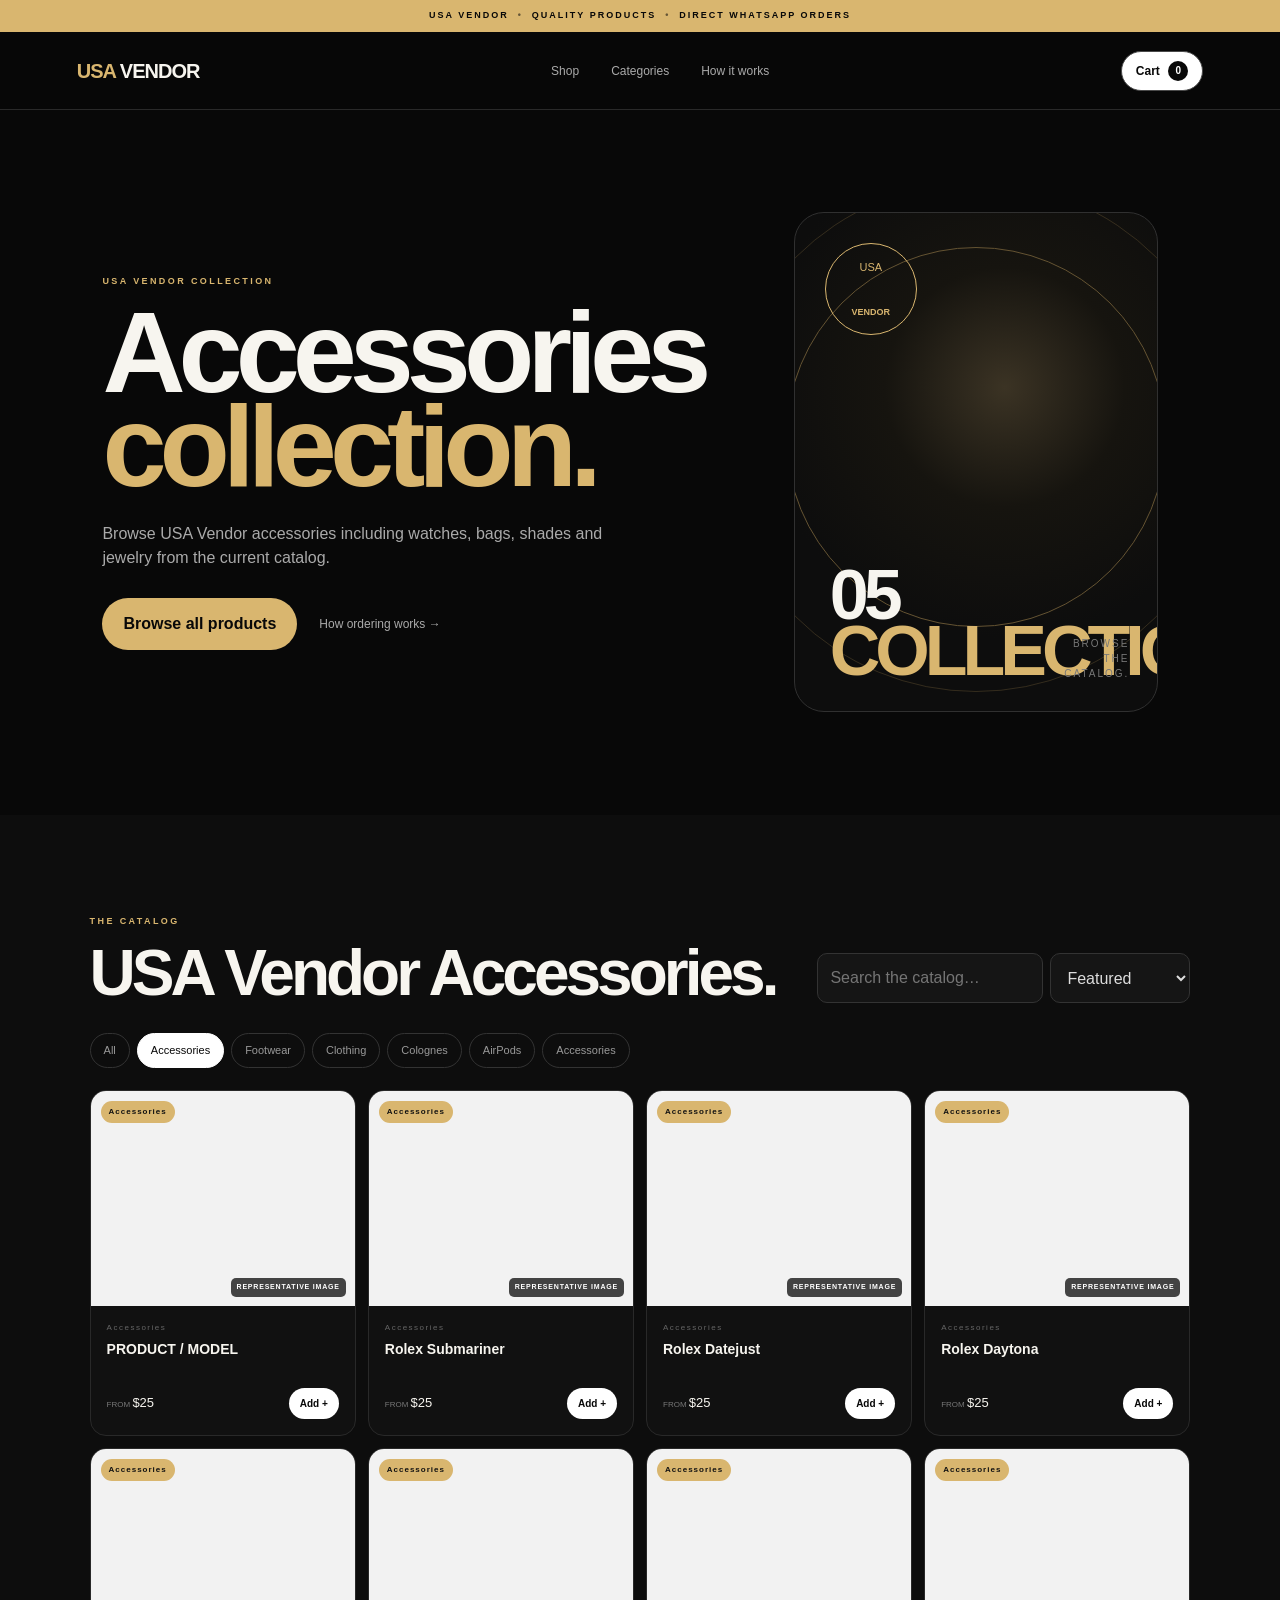
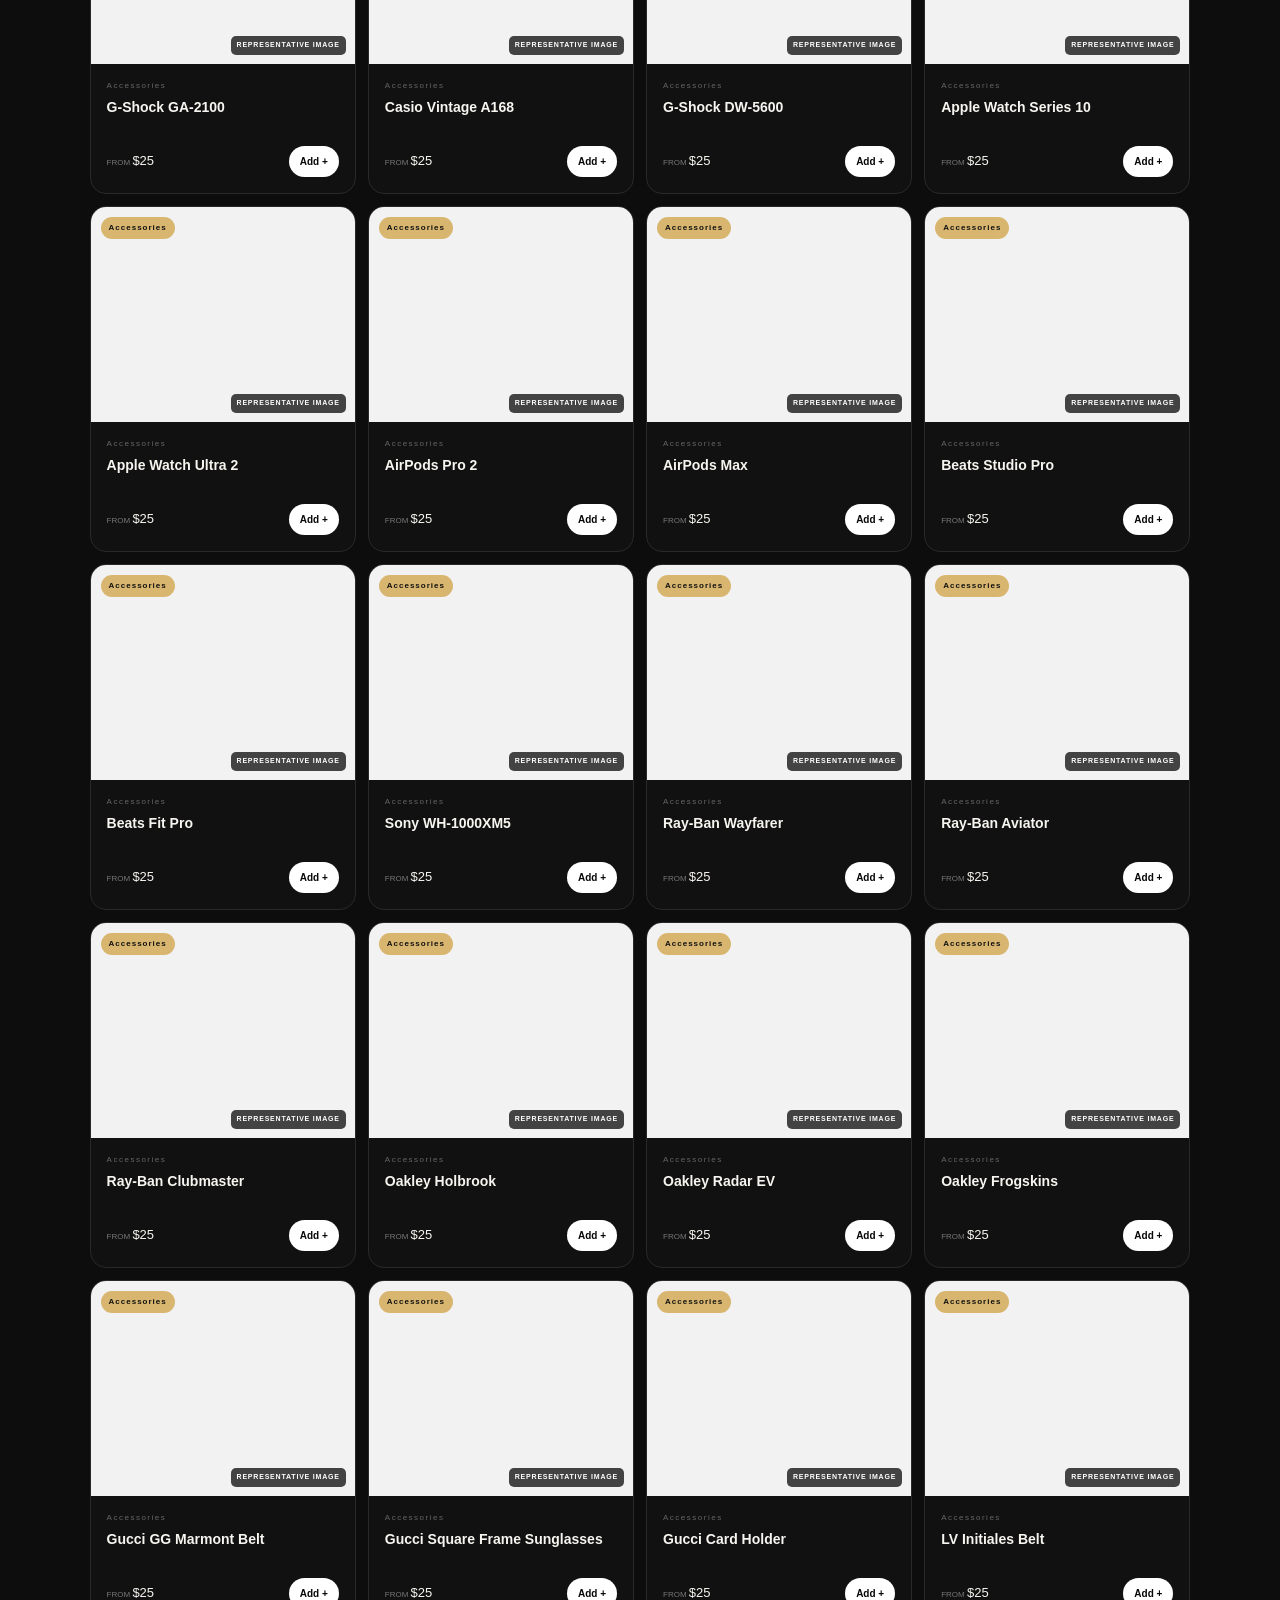
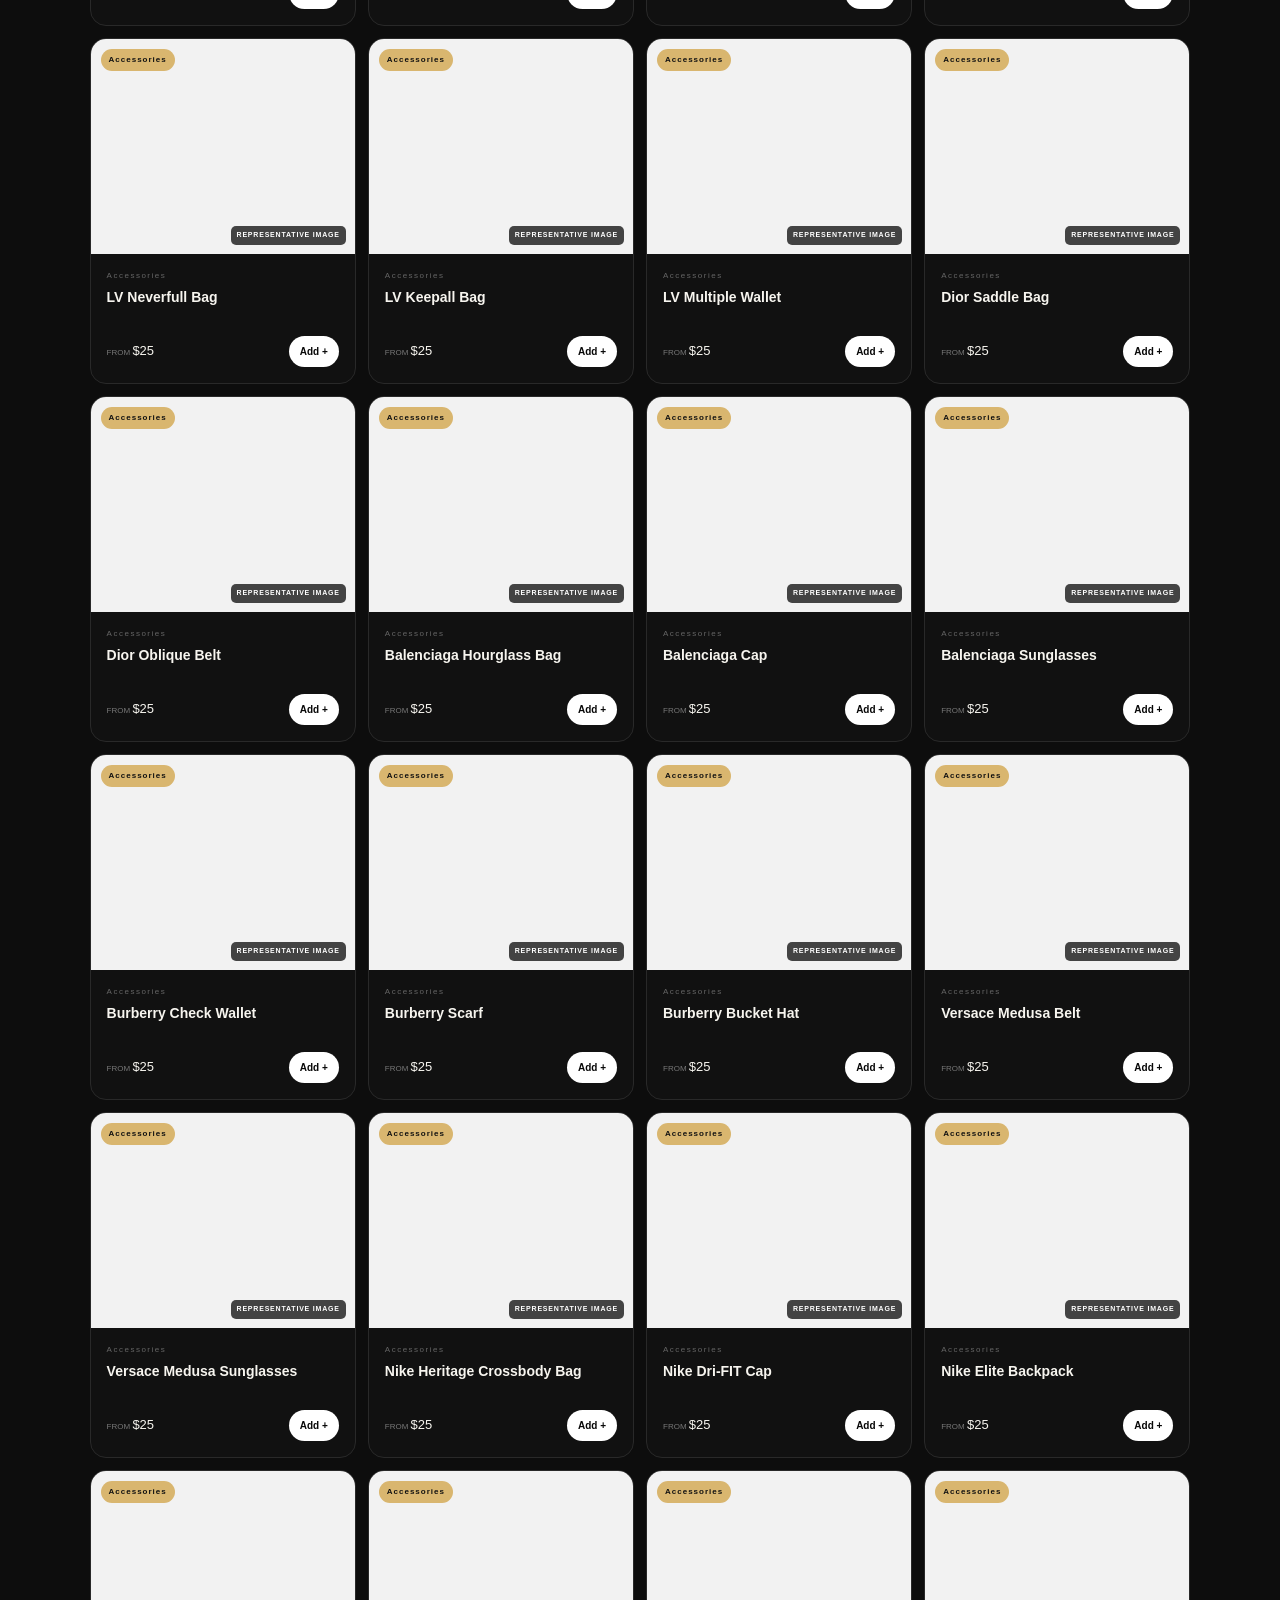
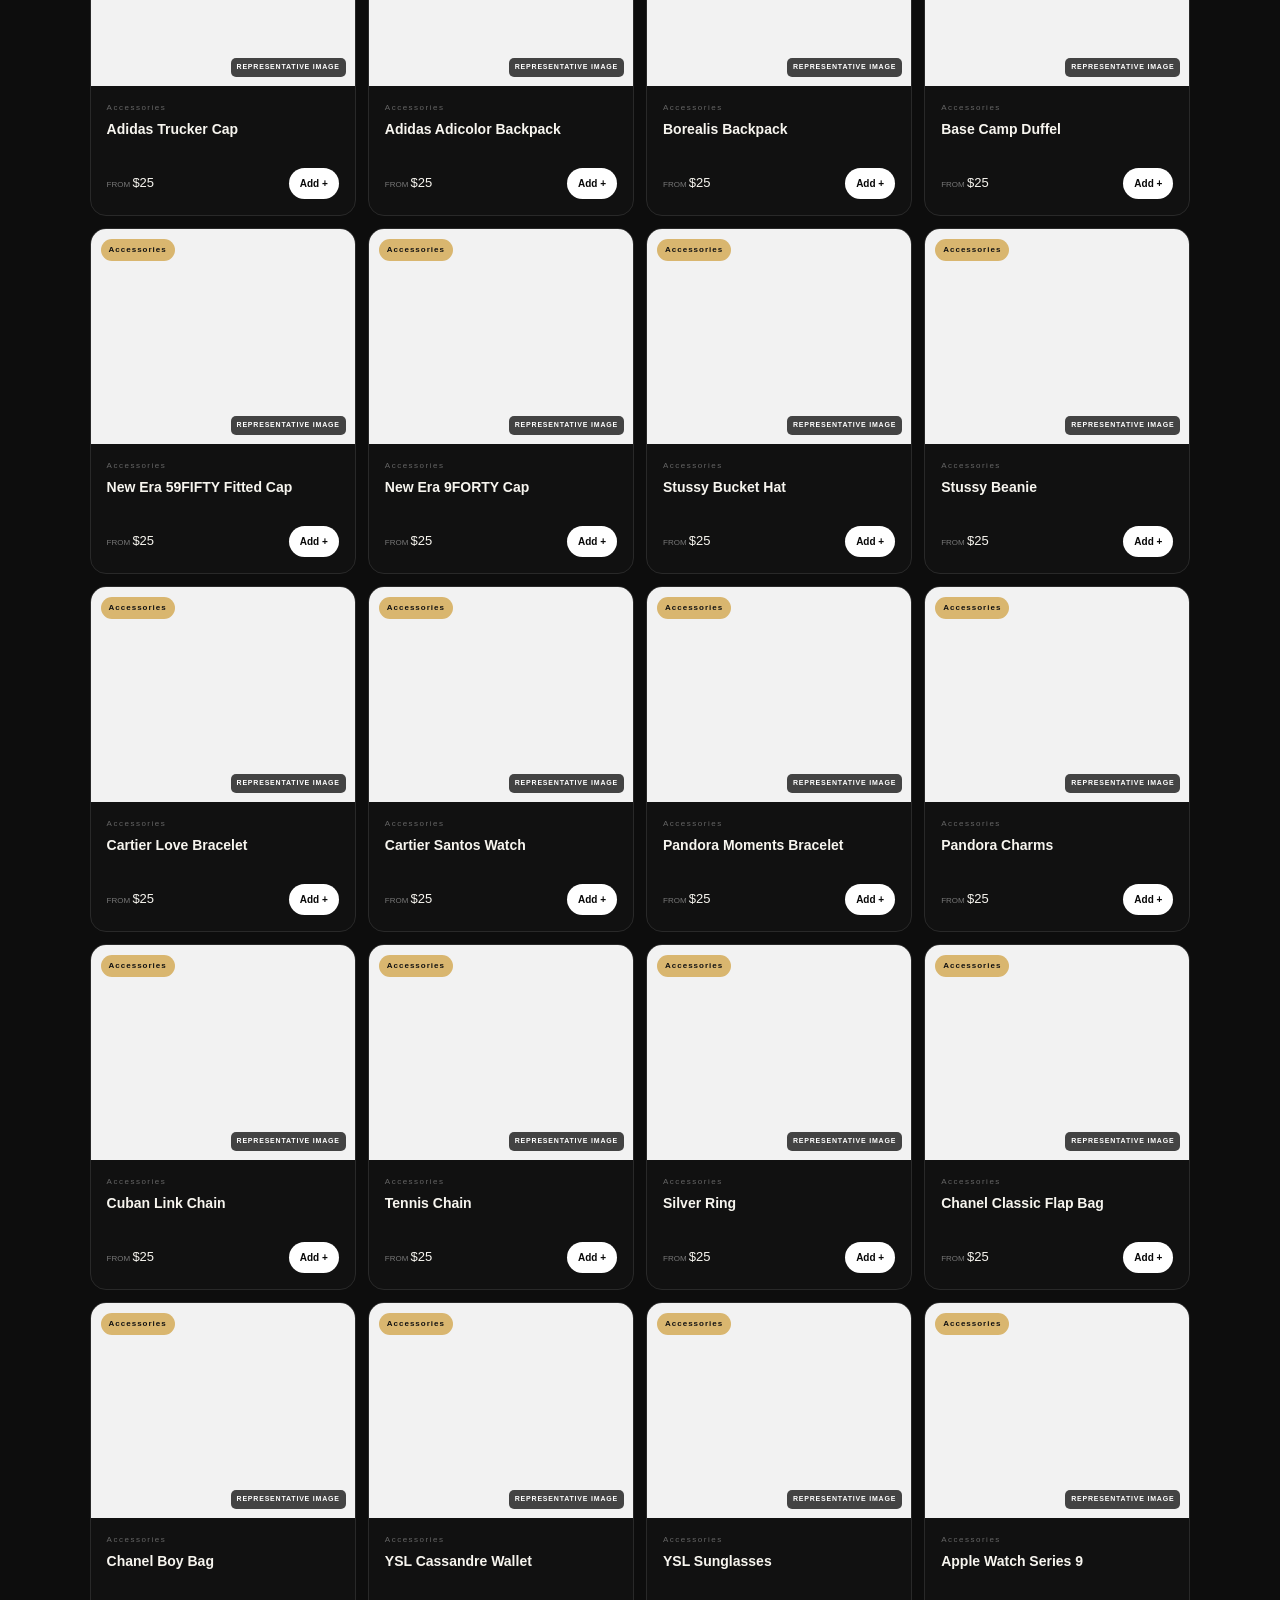
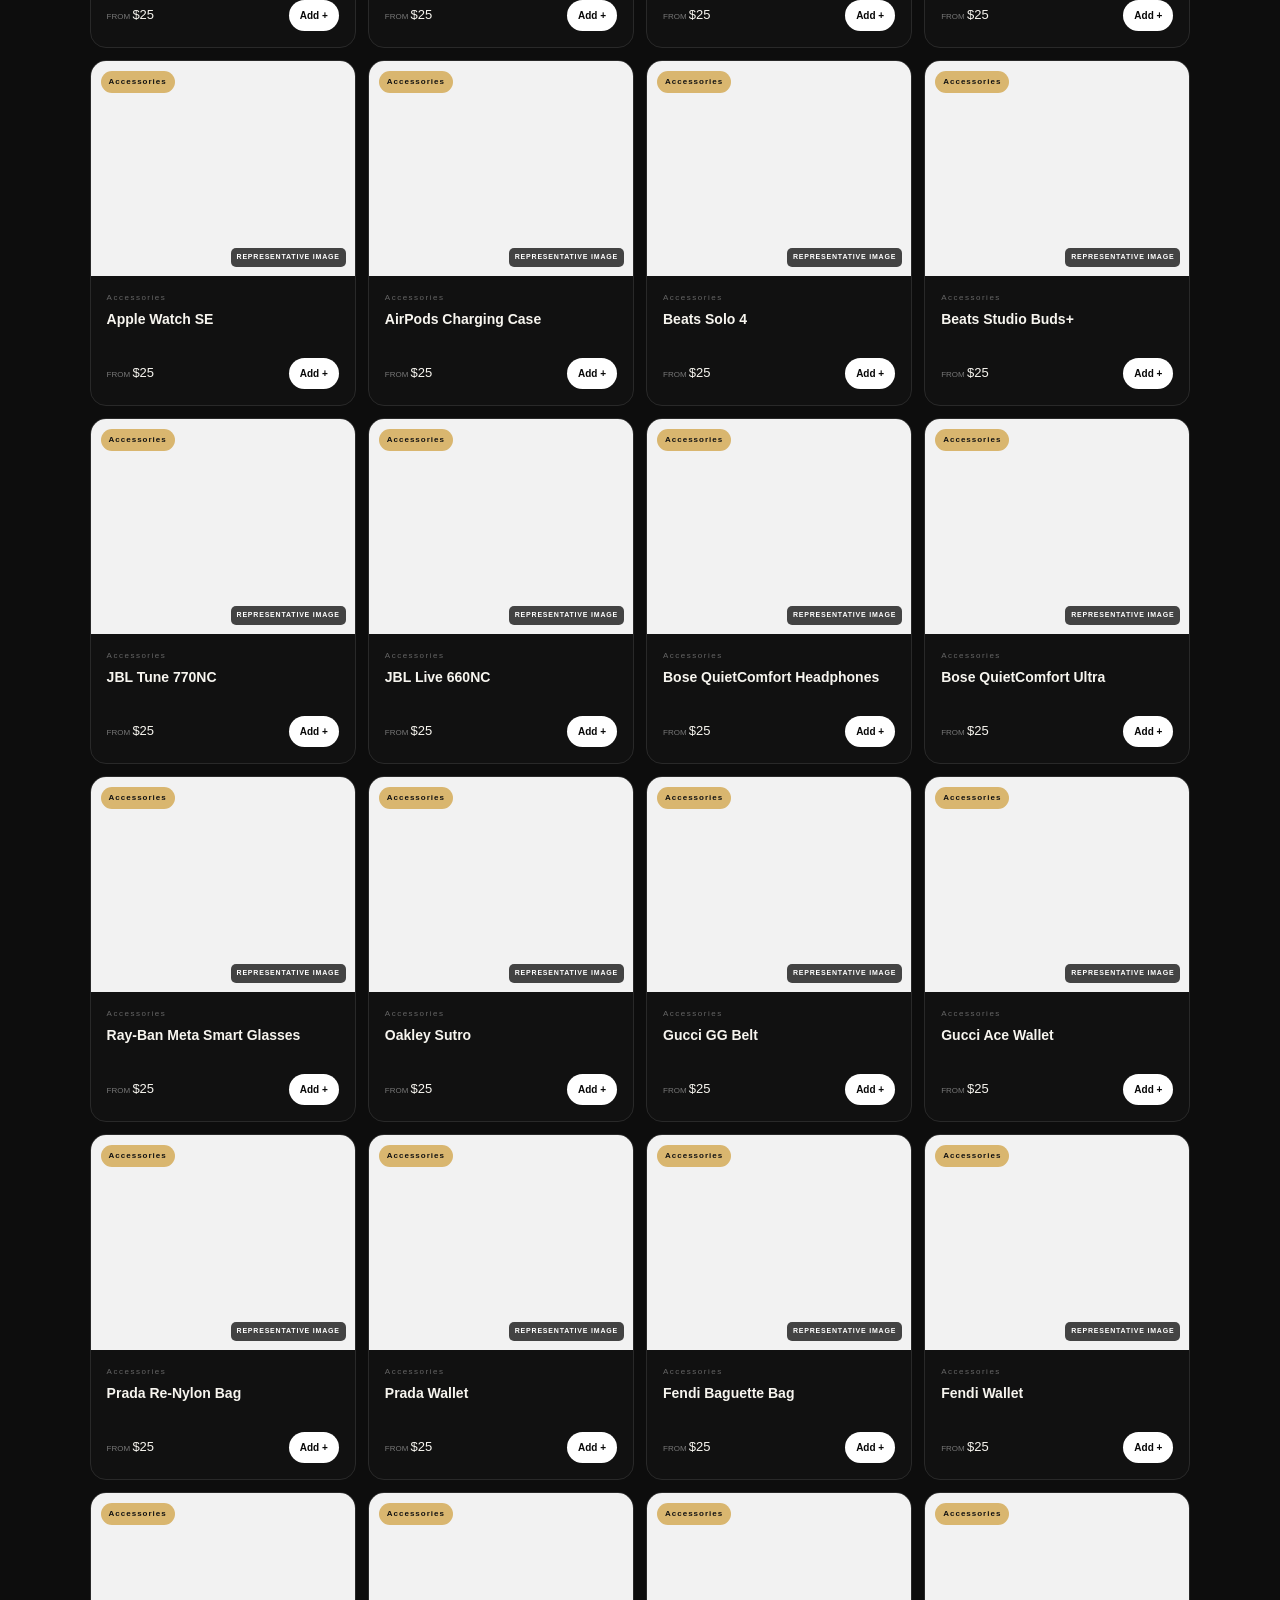
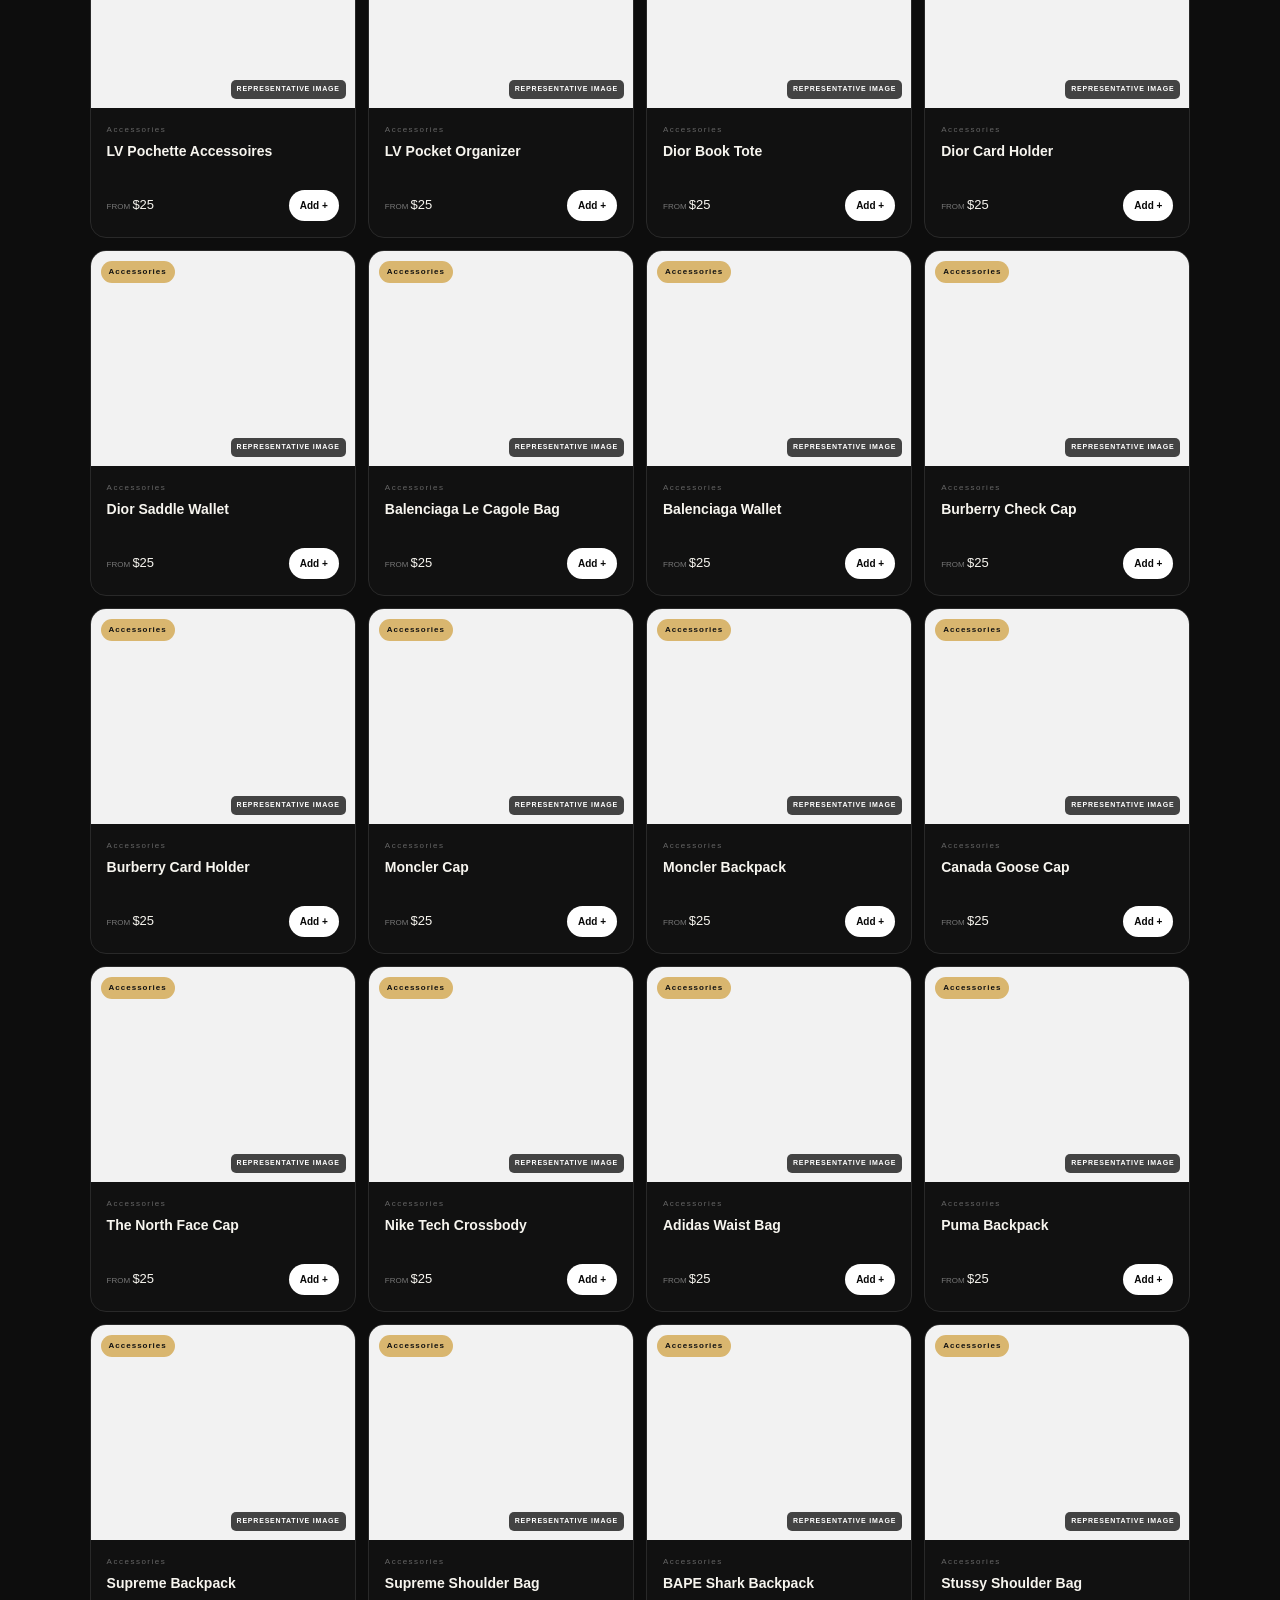
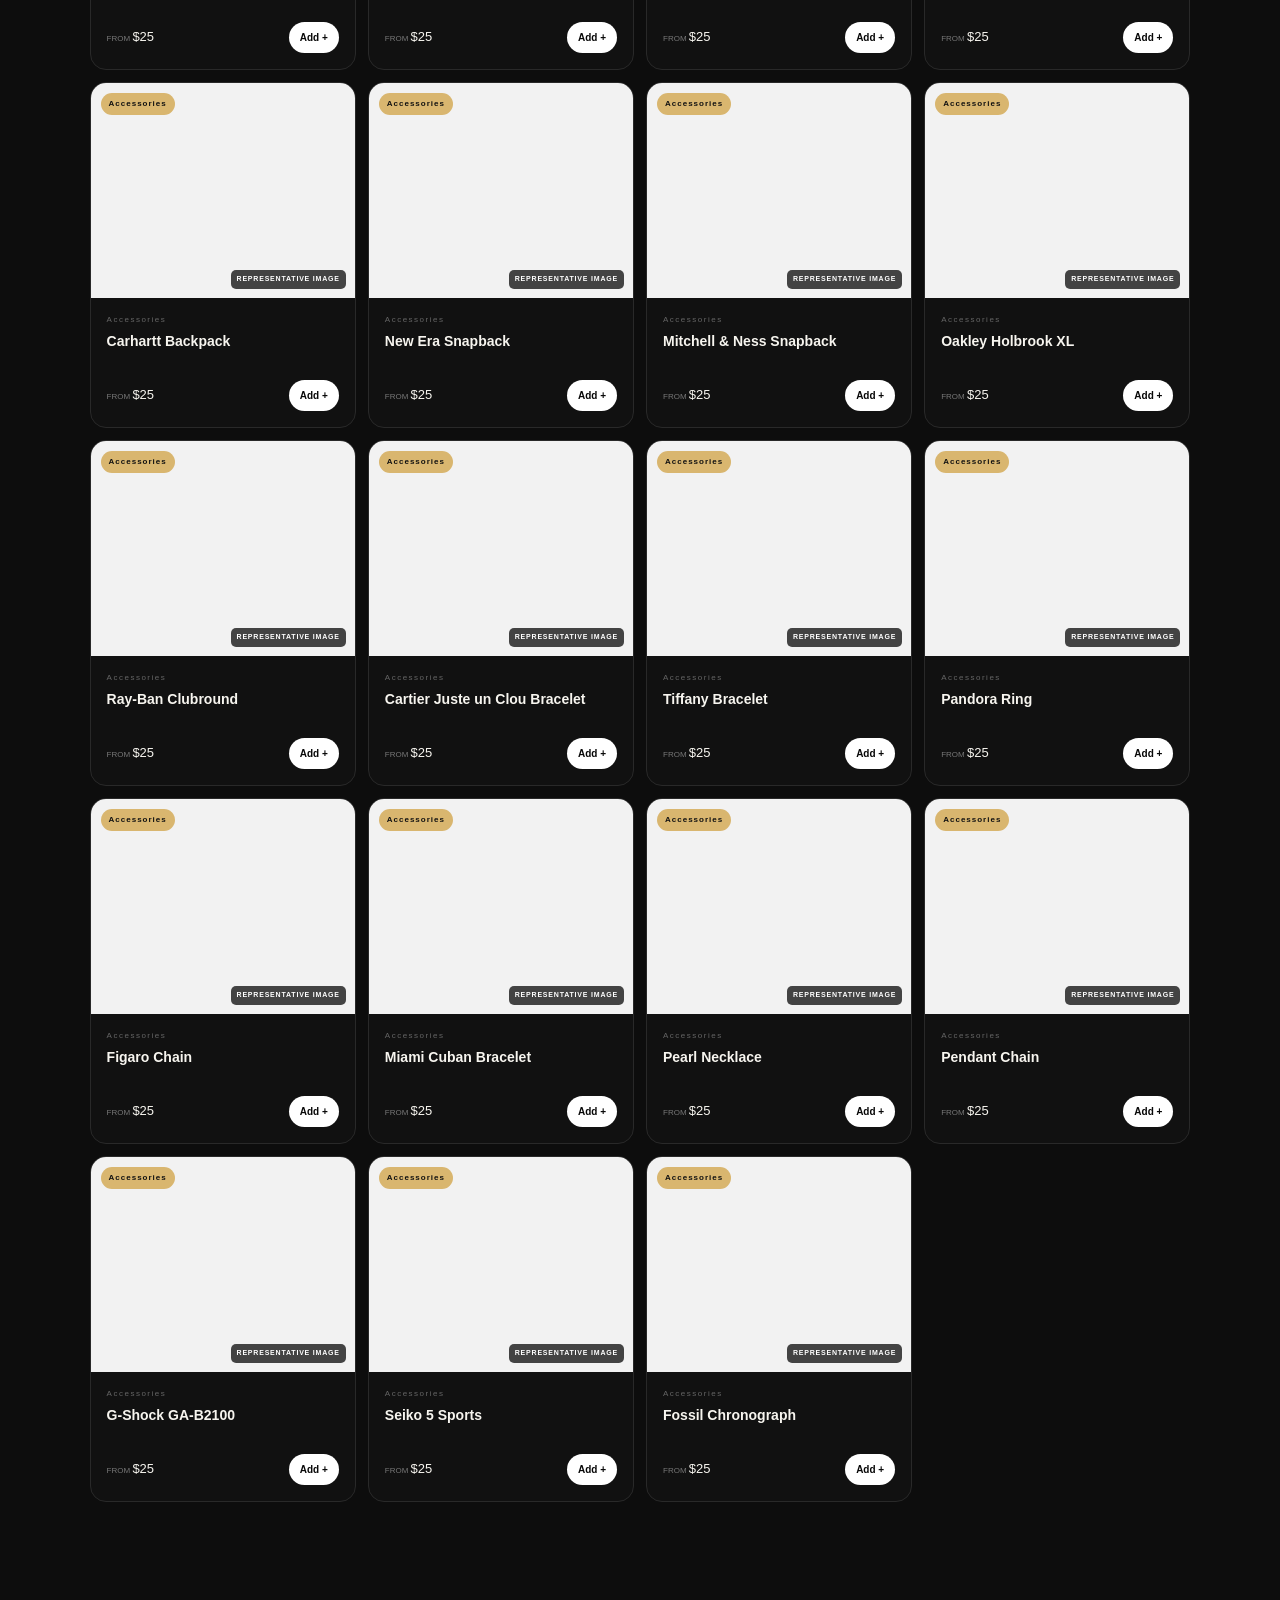
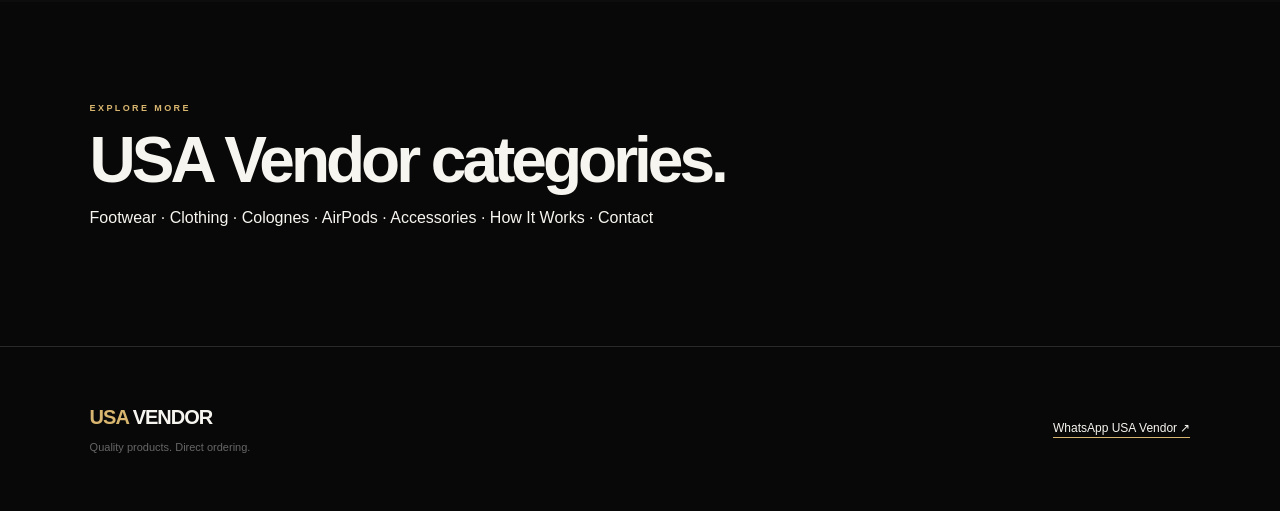
==== accessories.html @ 9f69fcb6 "Add files via upload" ====
<!doctype html><html lang="en"><head><meta charset="utf-8"><meta name="viewport" content="width=device-width,initial-scale=1,viewport-fit=cover"><meta name="theme-color" content="#090909"><meta name="description" content="Browse USA Vendor accessories including watches, bags, shades and jewelry from the current catalog."><meta name="robots" content="index,follow,max-image-preview:large"><link rel="canonical" href="https://usa-vendor.netlify.app/accessories/"><meta property="og:type" content="website"><meta property="og:site_name" content="USA Vendor"><meta property="og:title" content="USA Vendor | Accessories"><meta property="og:description" content="Browse USA Vendor accessories including watches, bags, shades and jewelry from the current catalog."><meta property="og:url" content="https://usa-vendor.netlify.app/accessories/"><title>USA Vendor | Accessories</title><link rel="stylesheet" href="../styles.css"></head><body><div class="announce">USA VENDOR <span>•</span> QUALITY PRODUCTS <span>•</span> DIRECT WHATSAPP ORDERS</div><header class="nav"><a class="brand" href="../"><span>USA</span> VENDOR</a><nav><a href="../#shop">Shop</a><a href="../#categories">Categories</a><a href="../#how">How it works</a></nav><button class="cart-pill" id="openCart">Cart <b id="count">0</b></button></header><main id="top"><section class="hero"><div class="hero-copy"><p class="eyebrow">USA VENDOR COLLECTION</p><h1>Accessories<br><i>collection.</i></h1><p class="lead">Browse USA Vendor accessories including watches, bags, shades and jewelry from the current catalog.</p><div class="actions"><a class="btn gold" href="../#shop">Browse all products</a><a class="text-link" href="../how-it-works/">How ordering works →</a></div></div><div class="hero-art"><div class="ring r1"></div><div class="ring r2"></div><div class="stamp">USA<br><strong>VENDOR</strong></div><div class="hero-word">05<br><em>COLLECTION</em></div><div class="hero-note">BROWSE<br>THE<br>CATALOG.</div></div></section><section class="section shop" id="shop"><div class="shop-head"><div><p class="eyebrow">THE CATALOG</p><h2>USA Vendor Accessories.</h2></div><div class="tools"><input id="search" type="search" placeholder="Search the catalog…"><select id="sort"><option value="featured">Featured</option><option value="low">Lowest price</option><option value="high">Highest price</option></select></div></div><div class="filters" id="filters"><button data-filter="All">All</button><button class="active" data-filter="Accessories">Accessories</button><button data-filter="Footwear">Footwear</button><button data-filter="Clothing">Clothing</button><button data-filter="Colognes">Colognes</button><button data-filter="AirPods">AirPods</button><button data-filter="Accessories">Accessories</button></div><div class="grid" id="grid"></div></section><section class="section seo-links"><p class="eyebrow">EXPLORE MORE</p><h2>USA Vendor categories.</h2><p><a href="../footwear/">Footwear</a> · <a href="../clothing/">Clothing</a> · <a href="../colognes/">Colognes</a> · <a href="../airpods/">AirPods</a> · <a href="../accessories/">Accessories</a> · <a href="../how-it-works/">How It Works</a> · <a href="../contact/">Contact</a></p></section></main><footer><div><a class="brand" href="../"><span>USA</span> VENDOR</a><p>Quality products. Direct ordering.</p></div><a href="https://wa.me/18127669345" target="_blank">WhatsApp USA Vendor ↗</a></footer><div class="overlay" id="overlay"></div><aside class="cart" id="cart"><div class="cart-head"><div><p class="eyebrow">YOUR ORDER</p><h2>Cart</h2></div><button id="closeCart">×</button></div><div class="cart-list" id="cartList"></div><div class="cart-bottom"><div class="total"><span>Estimated total</span><strong id="total">$0</strong></div><p>Final availability, pricing and delivery are confirmed on WhatsApp.</p><button class="btn gold full" id="checkout">Continue on WhatsApp</button></div></aside><div class="toast" id="toast"></div><script>const categoryPage="Accessories";</script><script src="../script.js"></script></body></html>
---- styles.css ----
:root{--bg:#080808;--panel:#111;--panel2:#151515;--text:#f7f5ef;--muted:#929292;--line:#292929;--gold:#d9b66f;--cream:#f3efe5;--display:Arial,sans-serif;--body:Arial,sans-serif}
*{box-sizing:border-box}html{scroll-behavior:smooth}body{margin:0;background:var(--bg);color:var(--text);font-family:var(--body);line-height:1.5}button,input,select{font:inherit}a{text-decoration:none;color:inherit}.announce{height:32px;display:flex;align-items:center;justify-content:center;gap:9px;background:var(--gold);color:#080808;font-size:9px;font-weight:800;letter-spacing:2px}.announce span{opacity:.55}
.nav{height:78px;padding:0 6%;display:flex;align-items:center;justify-content:space-between;border-bottom:1px solid var(--line);position:sticky;top:0;z-index:20;background:#080808eF;backdrop-filter:blur(16px)}.brand{font-size:20px;font-weight:900;letter-spacing:-1px}.brand span{color:var(--gold)}nav{display:flex;gap:32px;color:#aaa;font-size:12px}nav a:hover{color:#fff}.cart-pill{border:1px solid #4a4a4a;background:#fff;color:#080808;border-radius:99px;padding:9px 14px;font-size:12px;font-weight:800;cursor:pointer}.cart-pill b{display:inline-grid;place-items:center;background:#080808;color:#fff;width:20px;height:20px;border-radius:50%;margin-left:5px;font-size:10px}
.hero{min-height:690px;padding:8vw 8%;display:grid;grid-template-columns:1.05fr .95fr;gap:7vw;align-items:center}.eyebrow{font-size:9px;letter-spacing:2.4px;color:var(--gold);font-weight:800;margin:0 0 16px}.hero h1{font-size:clamp(64px,9vw,125px);line-height:.82;letter-spacing:-7px;margin:0;font-weight:900}.hero h1 i{font-style:normal;color:var(--gold)}.lead{max-width:520px;color:#aaa;font-size:16px;margin:28px 0}.actions{display:flex;align-items:center;gap:22px;flex-wrap:wrap}.btn{border:0;border-radius:99px;padding:14px 21px;font-weight:800;cursor:pointer;display:inline-block}.gold{background:var(--gold);color:#080808}.light{background:#fff;color:#080808}.text-link{font-size:12px;color:#aaa}.mini-proof{margin-top:48px;color:#666;font-size:10px;letter-spacing:1px}.mini-proof span{color:#fff;font-weight:800;font-size:14px;margin-right:6px}
.hero-art{height:500px;position:relative;overflow:hidden;border:1px solid #303030;border-radius:30px;background:radial-gradient(circle at 58% 35%,#3b3324,#16140f 31%,#0d0d0d 65%)}.ring{position:absolute;border:1px solid #645332;border-radius:50%;left:50%;top:45%;transform:translate(-50%,-50%)}.r1{width:380px;height:380px}.r2{width:510px;height:510px;opacity:.45}.stamp{position:absolute;left:30px;top:30px;width:92px;height:92px;border:1px solid var(--gold);border-radius:50%;display:grid;place-items:center;text-align:center;color:var(--gold);font-size:11px;line-height:1.05}.stamp strong{font-size:9px}.hero-word{position:absolute;left:35px;bottom:32px;font-size:70px;font-weight:900;line-height:.8;letter-spacing:-5px}.hero-word em{font-style:normal;color:var(--gold)}.hero-note{position:absolute;right:28px;bottom:30px;color:#777;text-align:right;font-size:10px;letter-spacing:2px}
.marquee{border-block:1px solid var(--line);padding:18px 5%;display:flex;justify-content:space-around;color:#777;font-size:10px;letter-spacing:2px;font-weight:800}.marquee b{color:var(--gold)}
.section{padding:100px 7%}.section-intro p:last-child{color:#777;font-size:13px}.section h2,.feature h2,.cta h2{font-size:clamp(38px,5vw,65px);line-height:.92;letter-spacing:-4px;margin:0}.cat-grid{display:grid;grid-template-columns:repeat(5,1fr);gap:10px;margin-top:40px}.cat-grid button{min-height:205px;background:var(--panel);color:#fff;border:1px solid var(--line);border-radius:18px;text-align:left;padding:20px;cursor:pointer;transition:.25s}.cat-grid button:hover{transform:translateY(-5px);border-color:#555}.cat-grid small{color:var(--gold)}.cat-grid strong{display:block;margin-top:68px;font-size:22px}.cat-grid span{display:block;color:#666;font-size:10px;margin-top:7px}
.shop{background:#0d0d0d}.shop-head{display:flex;justify-content:space-between;align-items:end;gap:20px}.tools{display:flex;gap:7px}.tools input,.tools select{background:#151515;border:1px solid #333;color:#ddd;border-radius:10px;padding:12px;outline:0}.filters{display:flex;gap:7px;flex-wrap:wrap;margin:30px 0 22px}.filters button{background:transparent;color:#999;border:1px solid #333;border-radius:99px;padding:8px 13px;cursor:pointer;font-size:11px}.filters .active,.filters button:hover{background:#fff;color:#080808;border-color:#fff}.grid{display:grid;grid-template-columns:repeat(4,1fr);gap:12px}.product{background:var(--panel);border:1px solid var(--line);border-radius:16px;overflow:hidden;transition:.2s}.product:hover{transform:translateY(-3px);border-color:#444}.visual{height:215px;background:radial-gradient(circle at 50% 35%,#2b2b2b,#101010 65%);display:grid;place-items:center;position:relative;color:#505050;font-size:34px;font-weight:900;overflow:hidden}.visual.has-photo{background:#f2f2f2}.visual.has-photo img{width:100%;height:100%;object-fit:cover;display:block;transition:transform .35s ease}.product:hover .visual.has-photo img{transform:scale(1.04)}.visual:after{content:"";position:absolute;width:100px;height:100px;border:1px solid #3a3a3a;border-radius:50%;pointer-events:none}.visual.has-photo:after{display:none}.photo-note{position:absolute;right:9px;bottom:9px;z-index:3;background:rgba(0,0,0,.72);color:#fff;border-radius:5px;padding:4px 6px;font-size:7px;letter-spacing:.8px}.fallback{display:none;position:absolute}.tag{position:absolute;z-index:2;left:10px;top:10px;background:var(--gold);color:#111;border-radius:99px;padding:5px 8px;font-size:8px;letter-spacing:1px;font-weight:800}.initial{position:relative;z-index:1}.product-body{padding:16px}.product-cat{font-size:8px;color:#666;letter-spacing:1.5px}.product h3{font-size:14px;line-height:1.15;min-height:34px;margin:7px 0 13px}.product-foot{display:flex;align-items:center;justify-content:space-between;gap:8px}.price{font-size:13px}.price small{color:#777;font-size:8px}.add{border:0;background:#fff;color:#080808;border-radius:99px;padding:8px 11px;font-size:10px;font-weight:800;cursor:pointer}
.feature{padding:110px 8%;display:grid;grid-template-columns:1fr 1fr;gap:10vw;background:var(--gold);color:#080808}.feature .eyebrow{color:#5f4821}.feature h2 em{font-style:normal}.feature-copy{max-width:520px;align-self:end}.feature-copy p{font-size:18px;line-height:1.45;margin-bottom:28px}.how{background:var(--cream);color:#080808}.how .eyebrow{color:#80612b}.steps{display:grid;grid-template-columns:repeat(3,1fr);gap:12px;margin-top:50px}.steps article{border-top:1px solid #aaa;padding-top:18px}.steps b{color:#80612b;font-size:11px}.steps h3{margin-top:55px;font-size:22px}.steps p{color:#666;font-size:13px}.cta{text-align:center;padding:110px 7%;background:#101010}.cta h2{margin-bottom:30px}.cta .eyebrow{margin-bottom:15px}
footer{padding:55px 7%;display:flex;justify-content:space-between;align-items:center;border-top:1px solid var(--line)}footer p{color:#666;font-size:11px;margin:7px 0 0}footer>a{border-bottom:1px solid var(--gold);font-size:12px}
.overlay{position:fixed;inset:0;background:#000b;z-index:29;opacity:0;pointer-events:none;transition:.25s}.overlay.open{opacity:1;pointer-events:auto}.cart{position:fixed;z-index:30;right:0;top:0;width:min(440px,100%);height:100vh;background:#111;transform:translateX(100%);transition:.3s;display:flex;flex-direction:column;border-left:1px solid #333}.cart.open{transform:none}.cart-head{display:flex;justify-content:space-between;align-items:center;padding:22px;border-bottom:1px solid #2b2b2b}.cart-head h2{margin:0;font-size:30px;letter-spacing:-2px}.cart-head .eyebrow{margin:0 0 4px}.cart-head button{background:none;border:0;color:#fff;font-size:30px;cursor:pointer}.cart-list{flex:1;overflow:auto}.cart-row{padding:16px 22px;border-bottom:1px solid #262626;display:flex;justify-content:space-between;gap:15px}.cart-row h4{margin:0 0 5px;font-size:13px}.cart-row small{color:#666}.qty{display:flex;align-items:center;gap:7px}.qty button{border:1px solid #444;background:#191919;color:#fff;border-radius:50%;width:27px;height:27px;cursor:pointer}.cart-bottom{padding:20px;border-top:1px solid #2b2b2b}.total{display:flex;justify-content:space-between;align-items:center}.total strong{font-size:23px}.cart-bottom p{font-size:10px;color:#666}.full{width:100%}.empty{text-align:center;color:#666;padding:70px 20px}.toast{position:fixed;z-index:50;left:50%;bottom:25px;transform:translate(-50%,20px);opacity:0;background:#fff;color:#080808;padding:11px 17px;border-radius:99px;font-size:11px;font-weight:800;transition:.2s}.toast.show{opacity:1;transform:translate(-50%,0)}
@media(max-width:950px){nav{display:none}.hero{grid-template-columns:1fr}.hero-art{height:390px}.cat-grid{grid-template-columns:repeat(3,1fr)}.grid{grid-template-columns:repeat(3,1fr)}.shop-head{align-items:flex-start;flex-direction:column}.tools{width:100%}.tools>*{flex:1}.feature{grid-template-columns:1fr}.steps{grid-template-columns:1fr 1fr}}
@media(max-width:600px){.announce{font-size:8px}.nav{height:68px;padding:0 5%}.hero{padding:65px 6%}.hero h1{font-size:70px;letter-spacing:-5px}.hero-art{height:330px}.hero-word{font-size:53px}.section{padding:72px 6%}.cat-grid{grid-template-columns:repeat(2,1fr)}.cat-grid button{min-height:165px}.cat-grid strong{margin-top:48px}.grid{grid-template-columns:repeat(2,1fr);gap:9px}.visual{height:155px}.product-body{padding:13px}.product h3{font-size:12px}.add{padding:7px 9px}.steps{grid-template-columns:1fr}.feature{padding:80px 7%}.feature-copy p{font-size:15px}.marquee{justify-content:flex-start;gap:18px;overflow:hidden;white-space:nowrap}.tools{flex-direction:column}footer{flex-direction:column;align-items:flex-start;gap:22px}}


/* SEO navigation pages — preserves the existing storefront look */
.cat-grid > a { display:block; text-decoration:none; color:inherit; }
.seo-links a { color: inherit; text-underline-offset: 3px; }
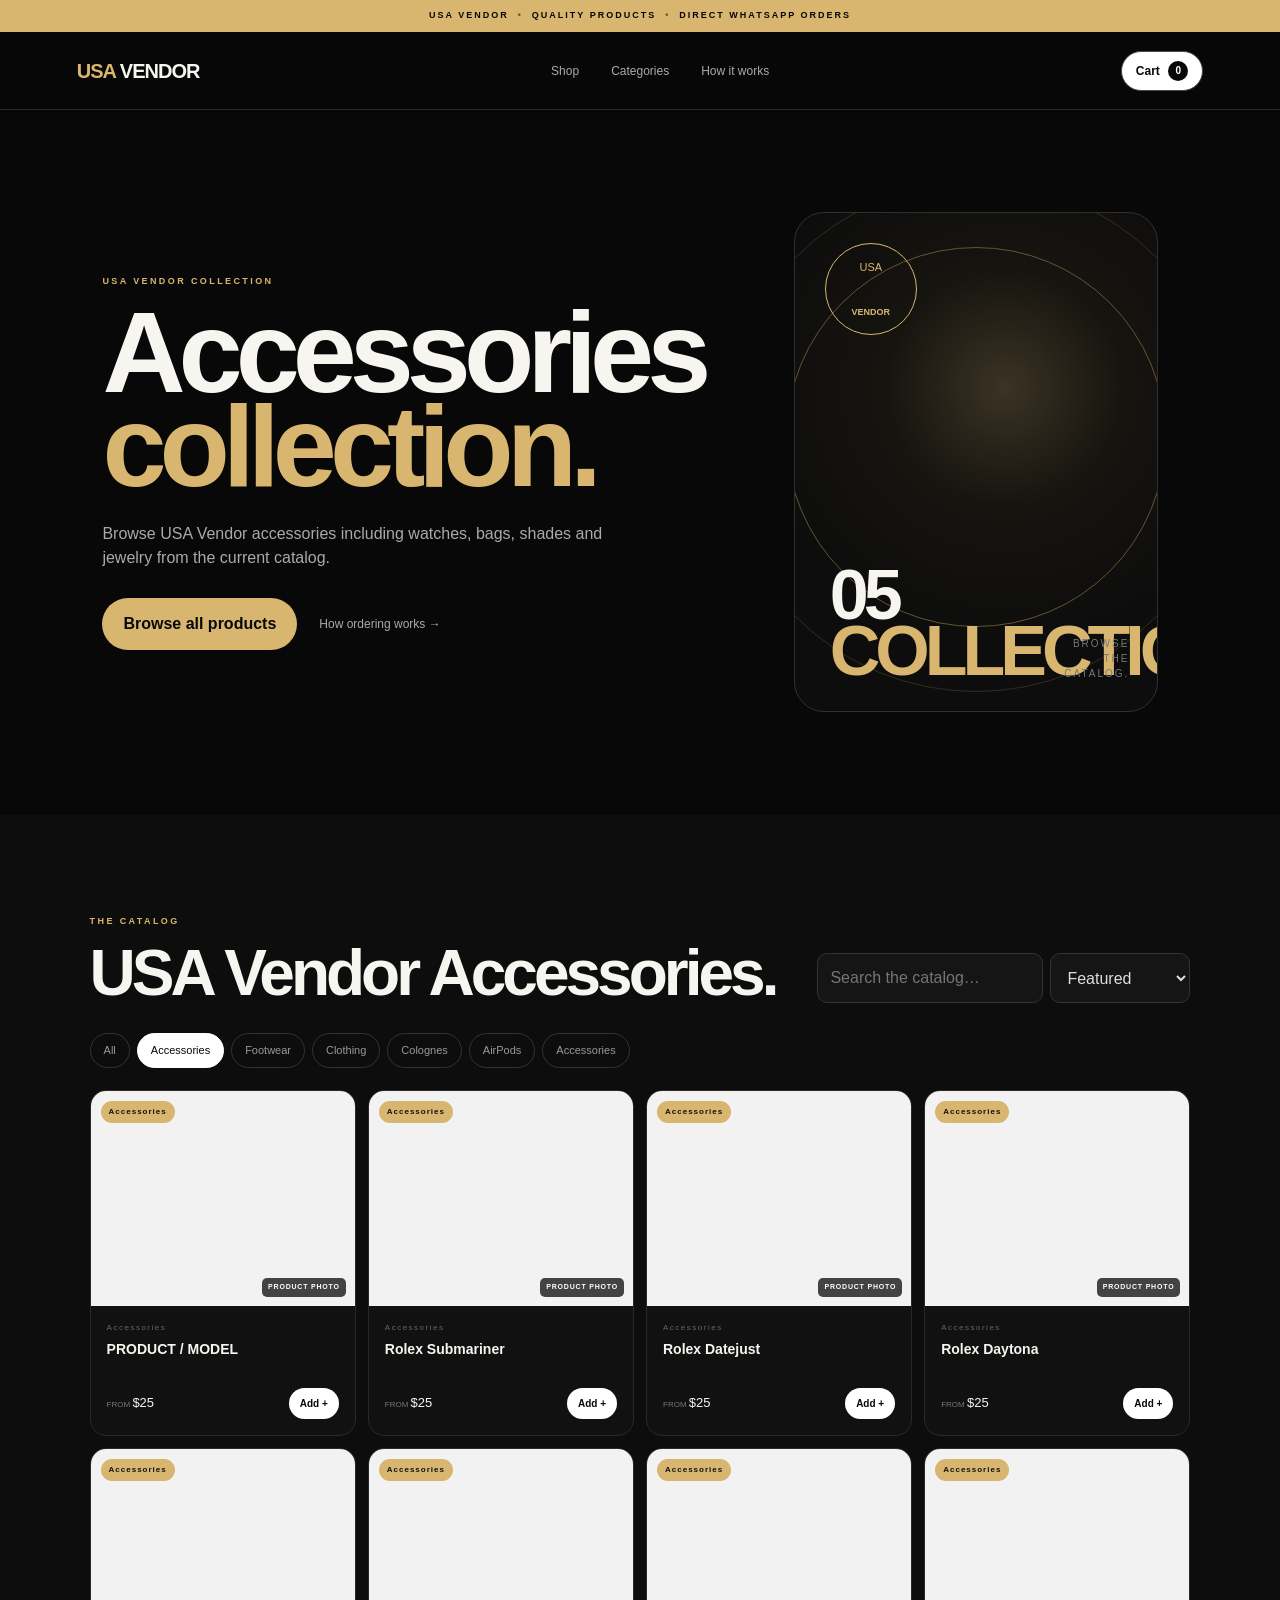
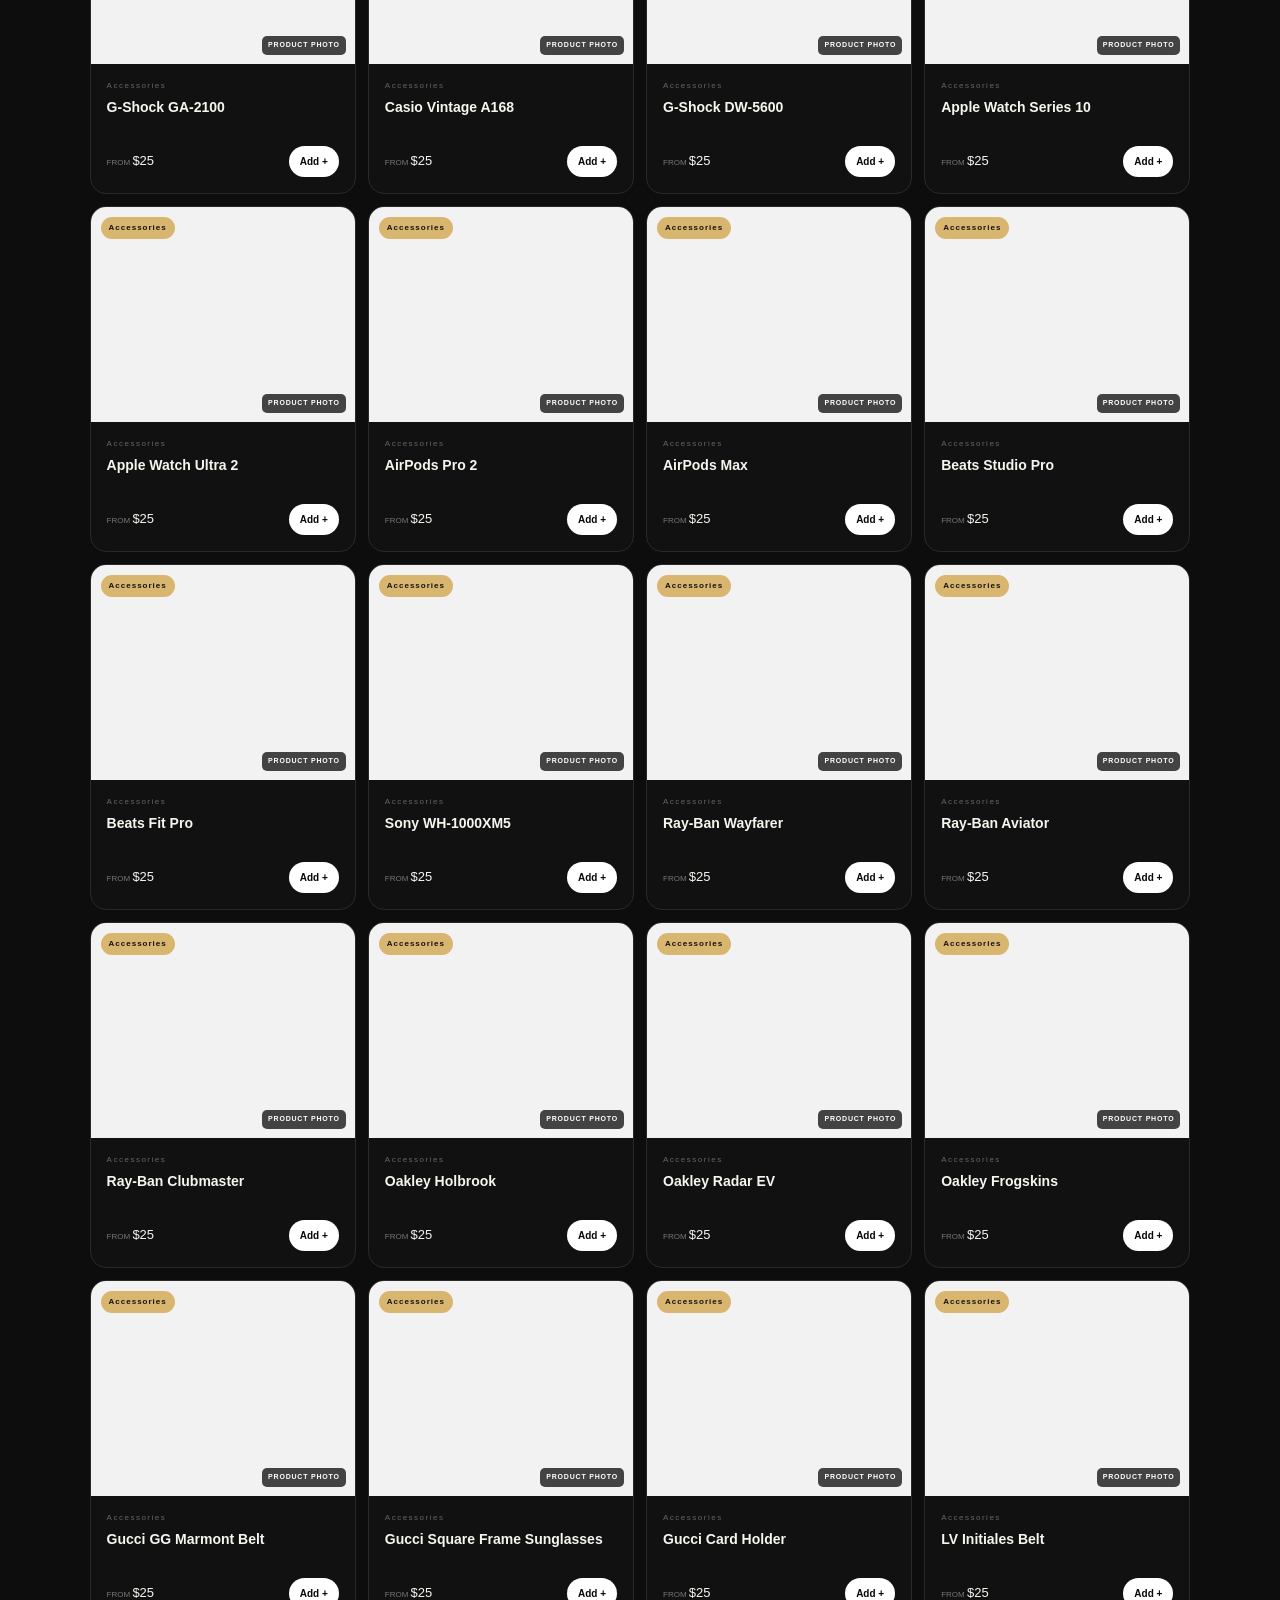
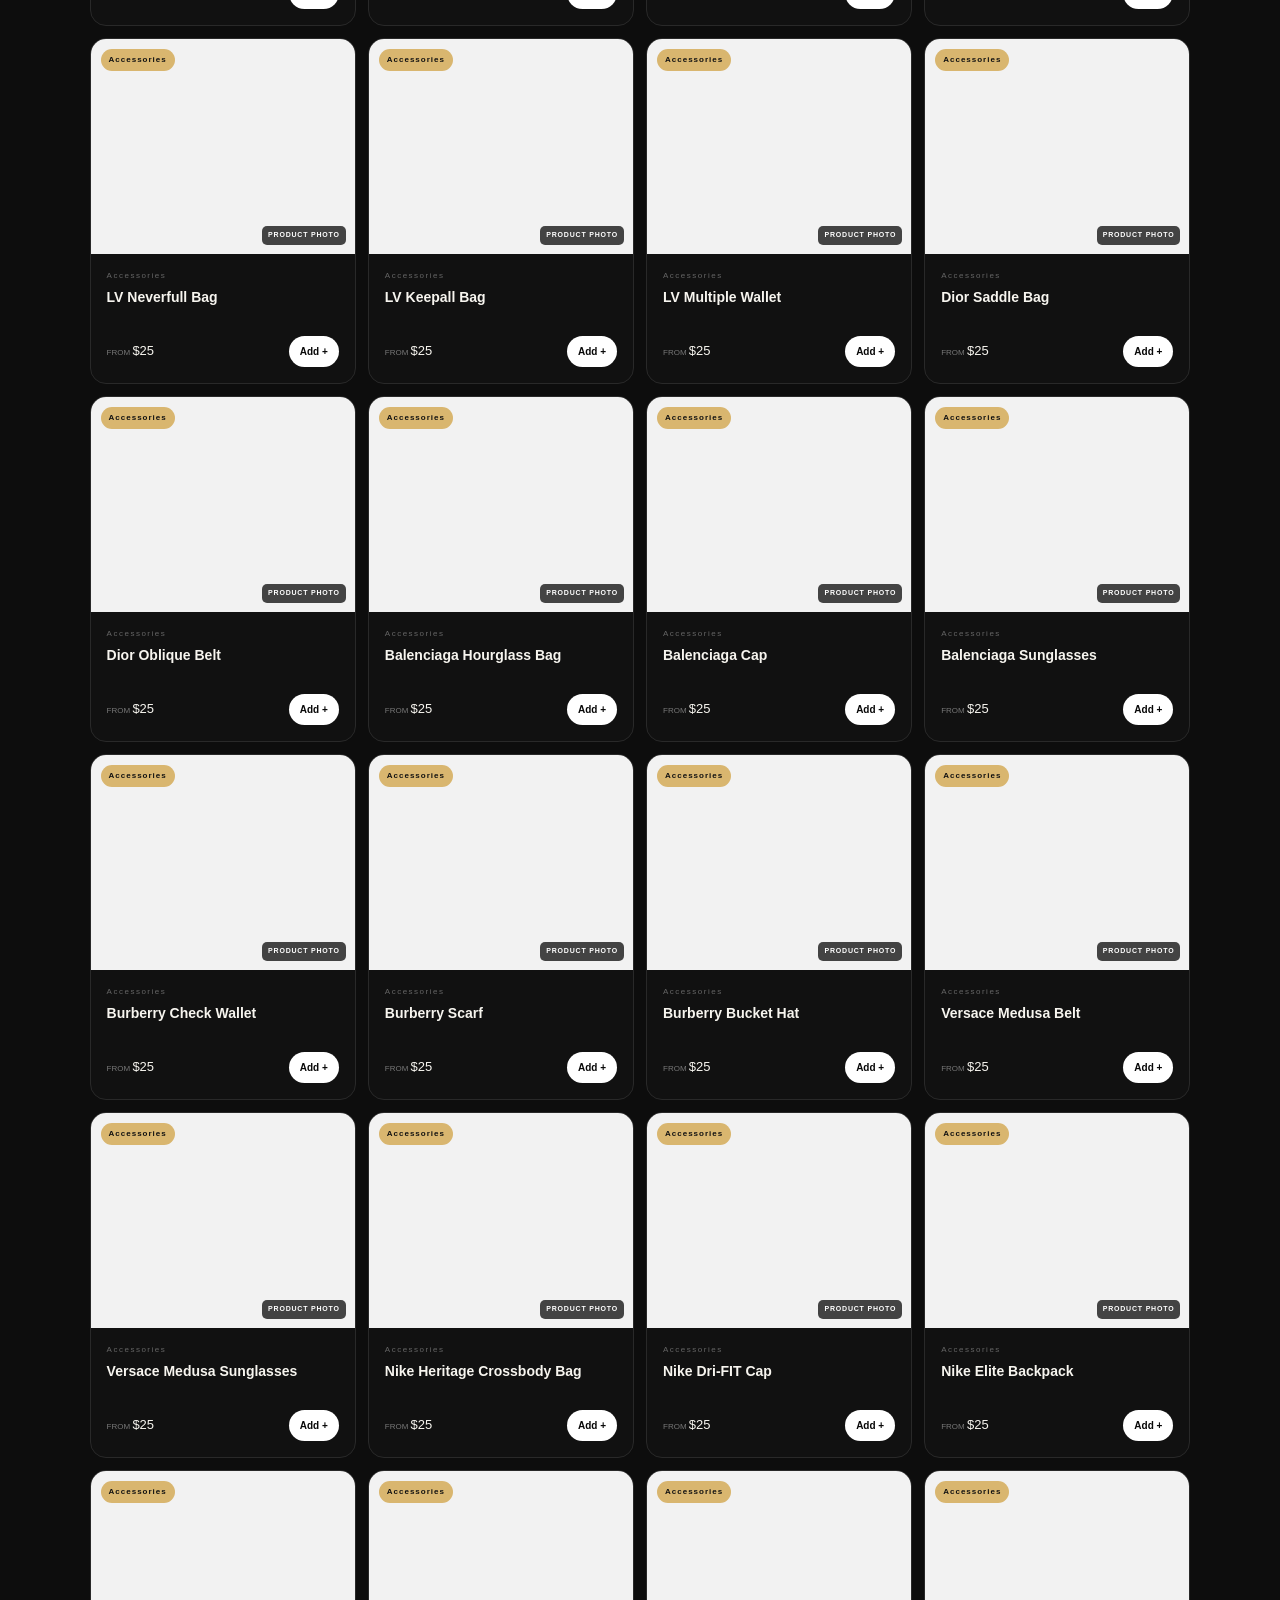
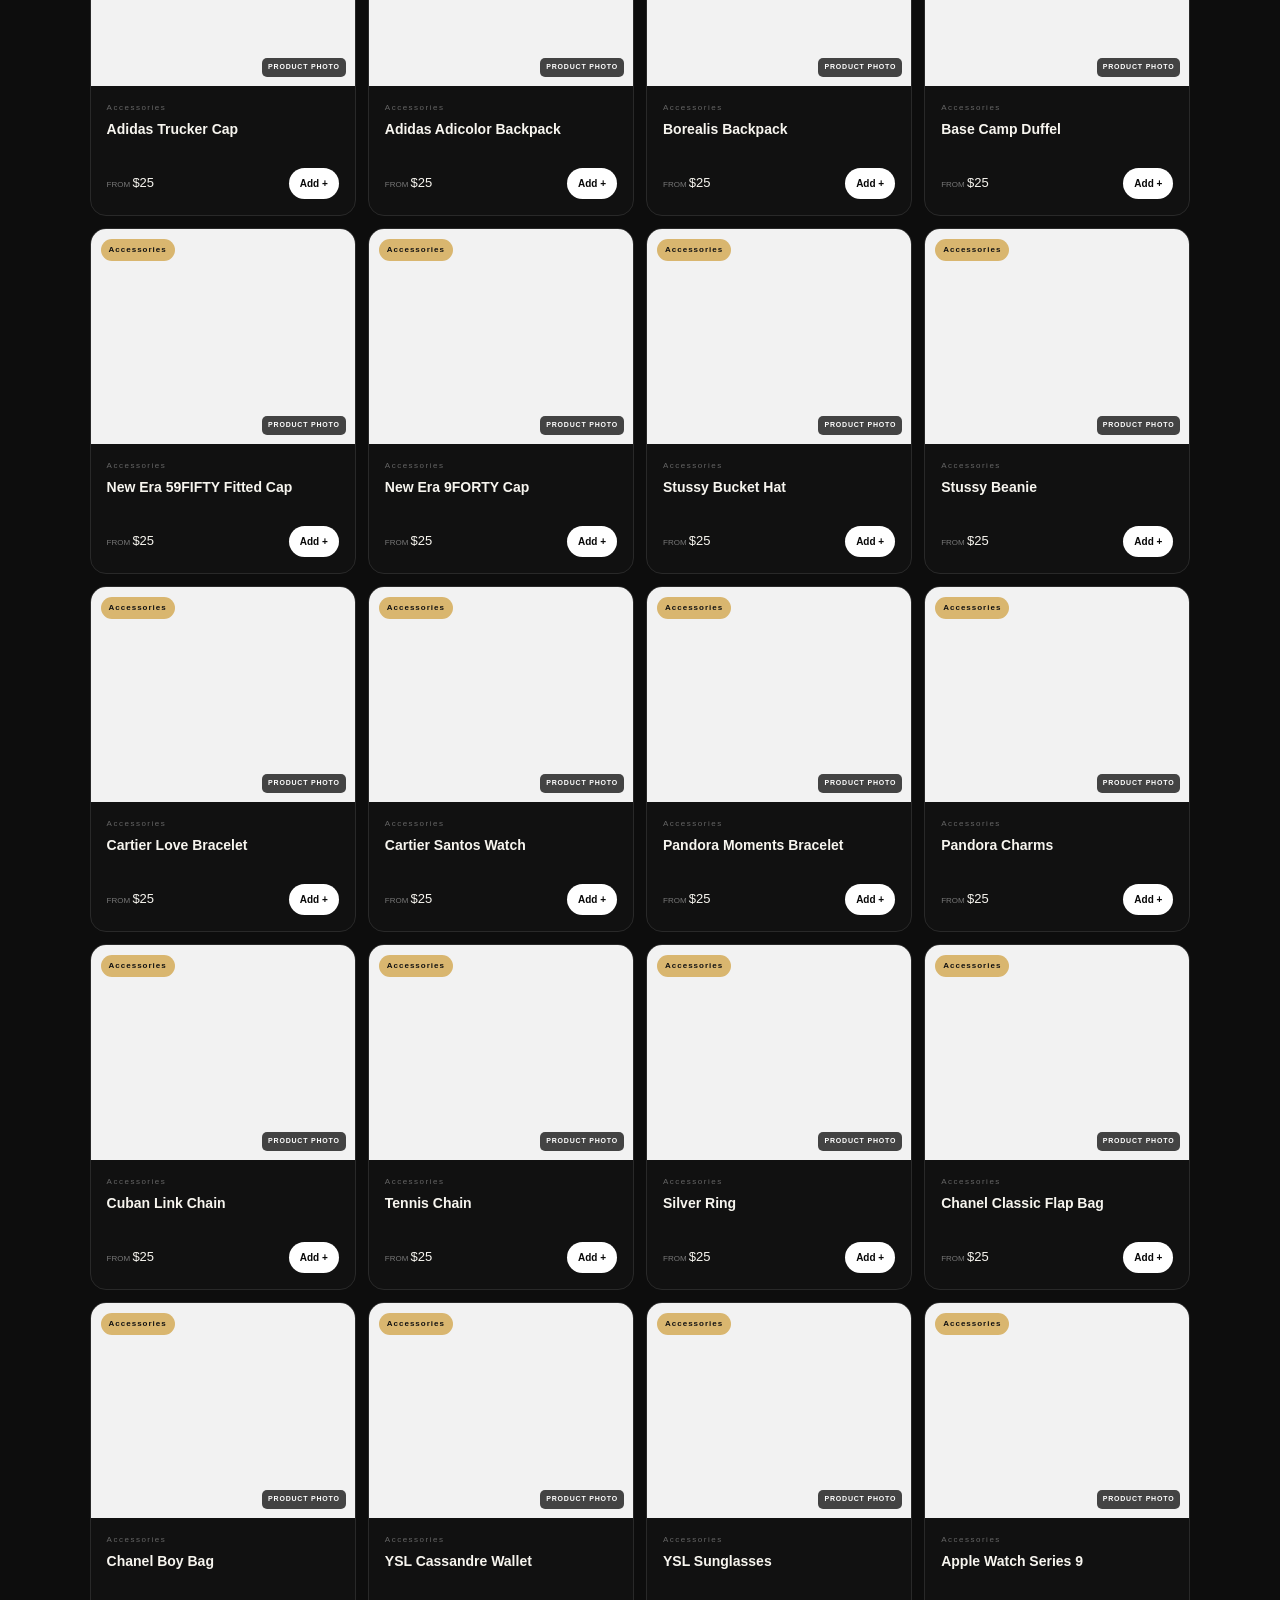
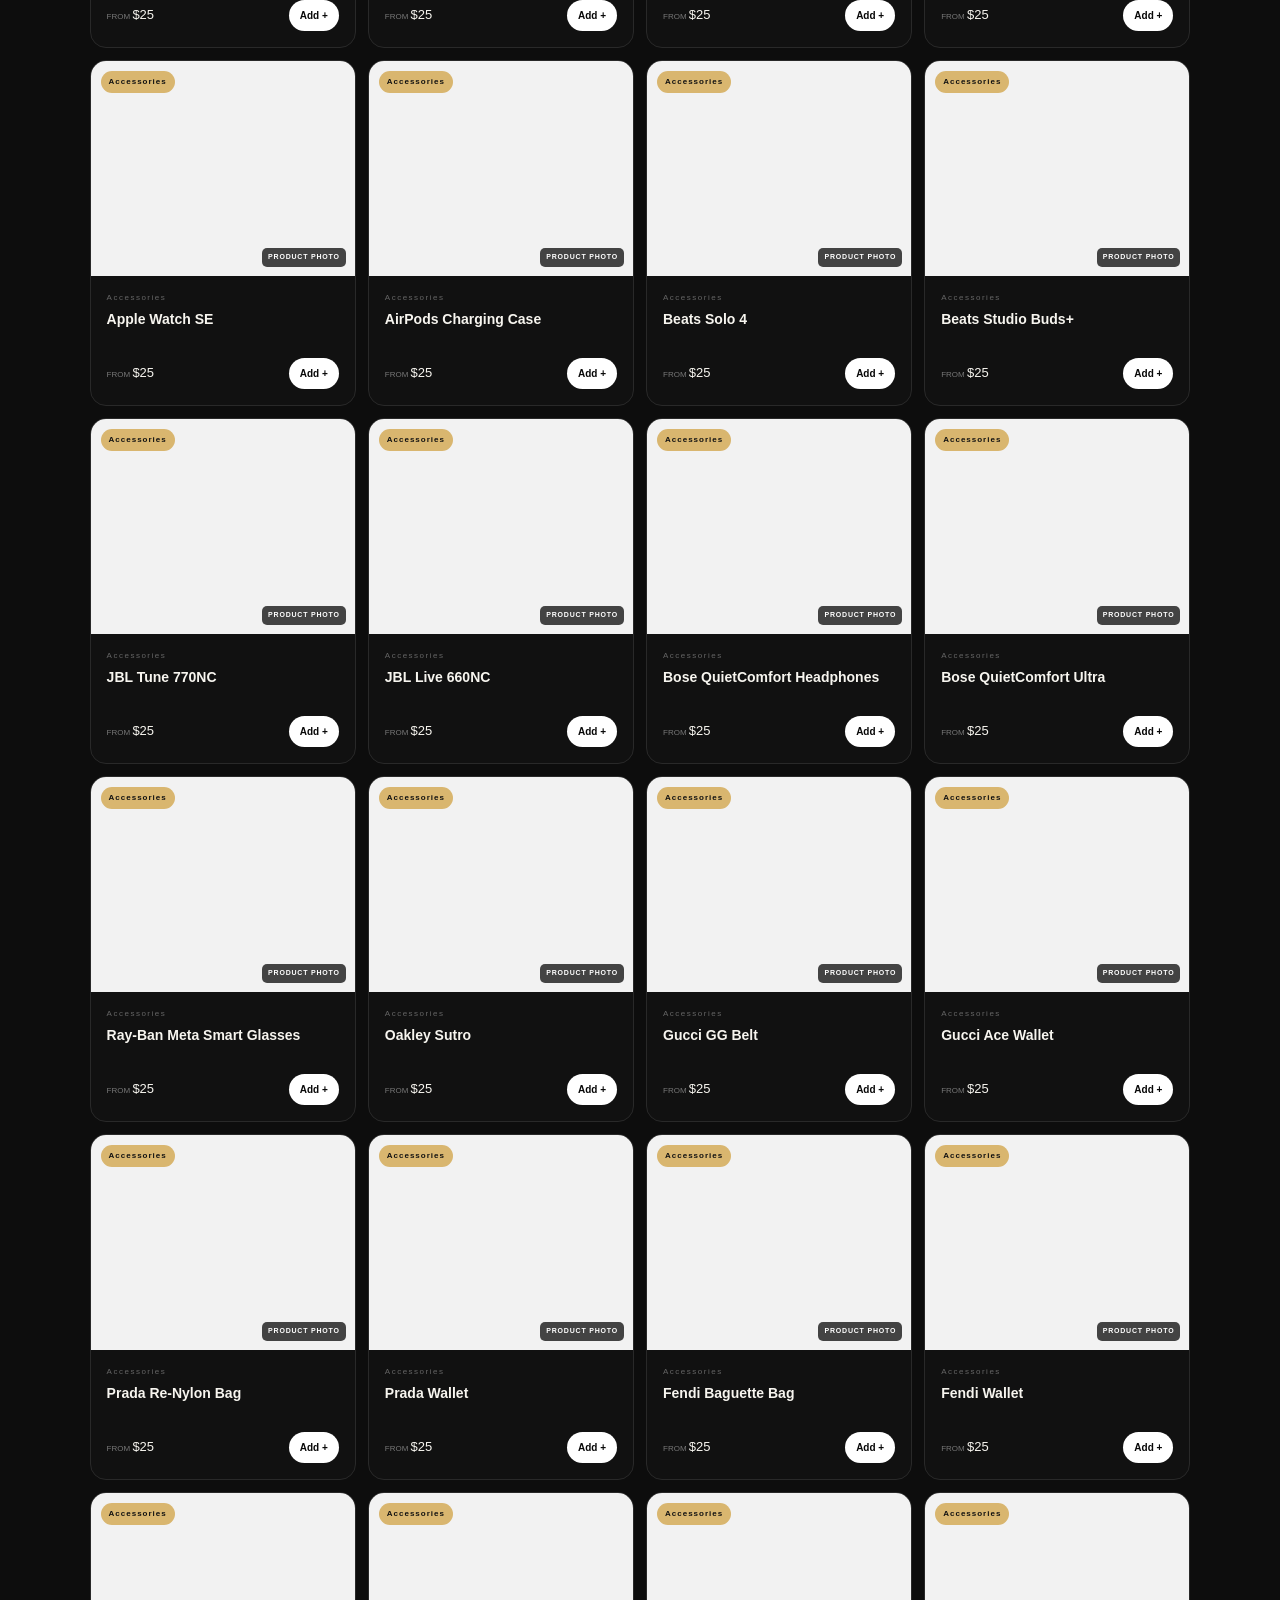
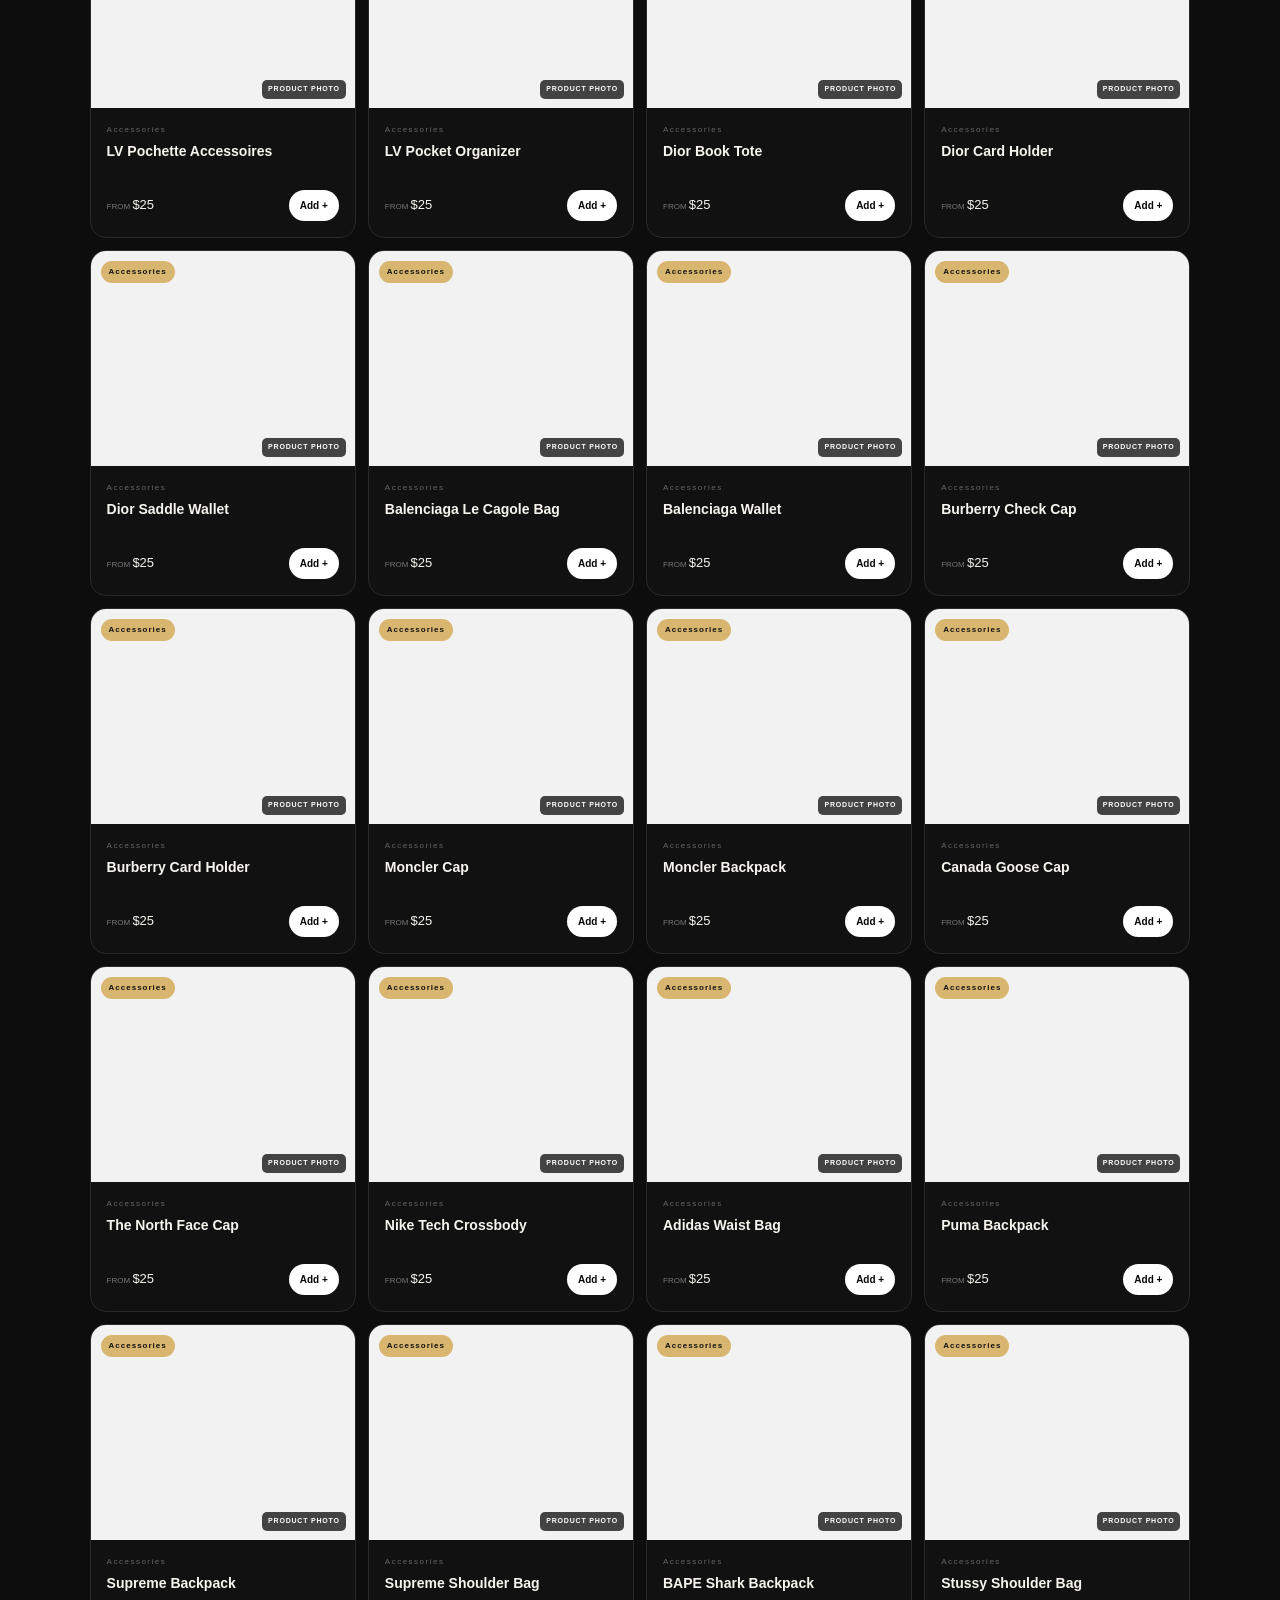
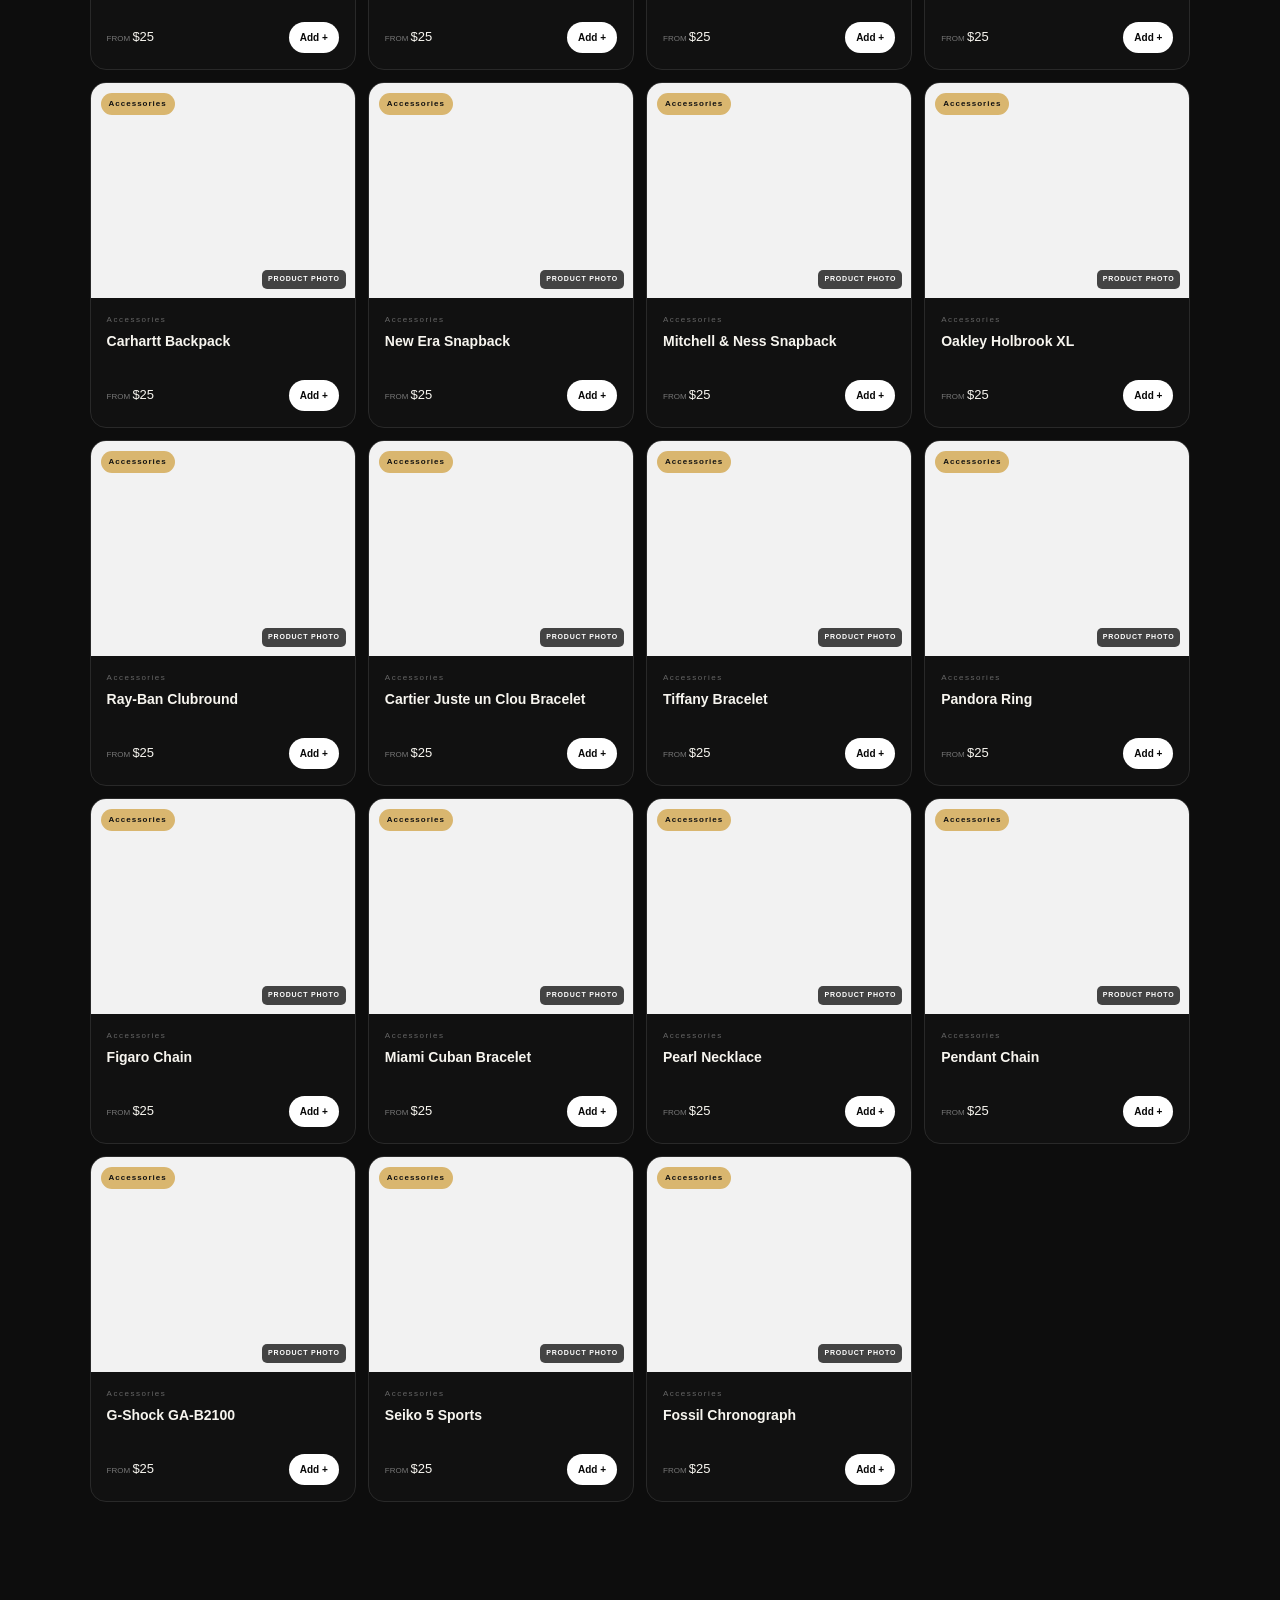
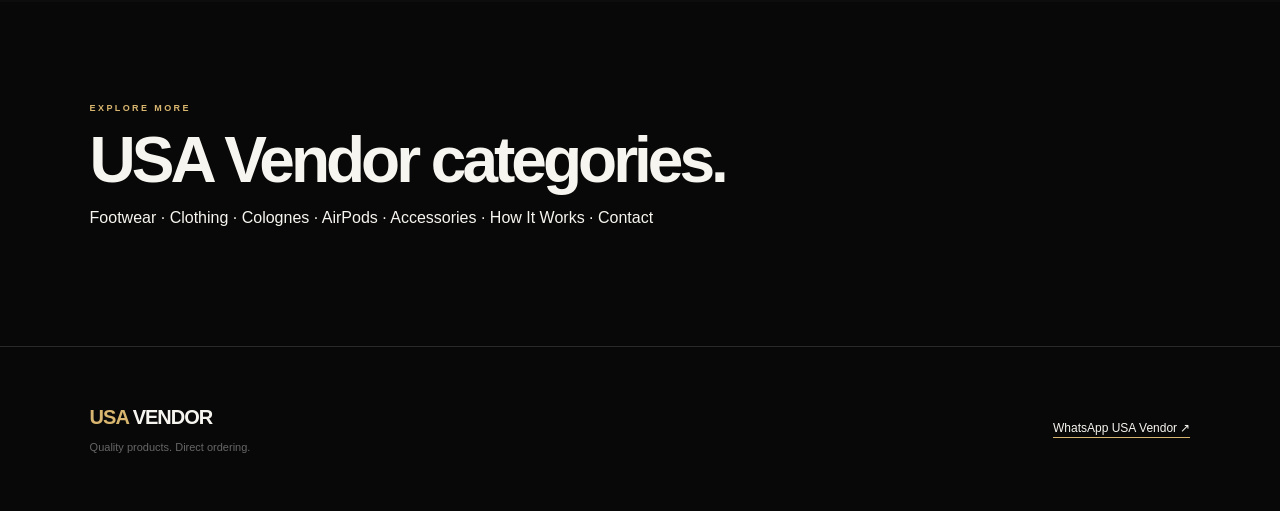
==== commit 43173f97: "Add files via upload" ====
--- a/accessories.html
+++ b/accessories.html
@@ -1 +1 @@
-<!doctype html><html lang="en"><head><meta charset="utf-8"><meta name="viewport" content="width=device-width,initial-scale=1,viewport-fit=cover"><meta name="theme-color" content="#090909"><meta name="description" content="Browse USA Vendor accessories including watches, bags, shades and jewelry from the current catalog."><meta name="robots" content="index,follow,max-image-preview:large"><link rel="canonical" href="https://usa-vendor.netlify.app/accessories/"><meta property="og:type" content="website"><meta property="og:site_name" content="USA Vendor"><meta property="og:title" content="USA Vendor | Accessories"><meta property="og:description" content="Browse USA Vendor accessories including watches, bags, shades and jewelry from the current catalog."><meta property="og:url" content="https://usa-vendor.netlify.app/accessories/"><title>USA Vendor | Accessories</title><link rel="stylesheet" href="../styles.css"></head><body><div class="announce">USA VENDOR <span>•</span> QUALITY PRODUCTS <span>•</span> DIRECT WHATSAPP ORDERS</div><header class="nav"><a class="brand" href="../"><span>USA</span> VENDOR</a><nav><a href="../#shop">Shop</a><a href="../#categories">Categories</a><a href="../#how">How it works</a></nav><button class="cart-pill" id="openCart">Cart <b id="count">0</b></button></header><main id="top"><section class="hero"><div class="hero-copy"><p class="eyebrow">USA VENDOR COLLECTION</p><h1>Accessories<br><i>collection.</i></h1><p class="lead">Browse USA Vendor accessories including watches, bags, shades and jewelry from the current catalog.</p><div class="actions"><a class="btn gold" href="../#shop">Browse all products</a><a class="text-link" href="../how-it-works/">How ordering works →</a></div></div><div class="hero-art"><div class="ring r1"></div><div class="ring r2"></div><div class="stamp">USA<br><strong>VENDOR</strong></div><div class="hero-word">05<br><em>COLLECTION</em></div><div class="hero-note">BROWSE<br>THE<br>CATALOG.</div></div></section><section class="section shop" id="shop"><div class="shop-head"><div><p class="eyebrow">THE CATALOG</p><h2>USA Vendor Accessories.</h2></div><div class="tools"><input id="search" type="search" placeholder="Search the catalog…"><select id="sort"><option value="featured">Featured</option><option value="low">Lowest price</option><option value="high">Highest price</option></select></div></div><div class="filters" id="filters"><button data-filter="All">All</button><button class="active" data-filter="Accessories">Accessories</button><button data-filter="Footwear">Footwear</button><button data-filter="Clothing">Clothing</button><button data-filter="Colognes">Colognes</button><button data-filter="AirPods">AirPods</button><button data-filter="Accessories">Accessories</button></div><div class="grid" id="grid"></div></section><section class="section seo-links"><p class="eyebrow">EXPLORE MORE</p><h2>USA Vendor categories.</h2><p><a href="../footwear/">Footwear</a> · <a href="../clothing/">Clothing</a> · <a href="../colognes/">Colognes</a> · <a href="../airpods/">AirPods</a> · <a href="../accessories/">Accessories</a> · <a href="../how-it-works/">How It Works</a> · <a href="../contact/">Contact</a></p></section></main><footer><div><a class="brand" href="../"><span>USA</span> VENDOR</a><p>Quality products. Direct ordering.</p></div><a href="https://wa.me/18127669345" target="_blank">WhatsApp USA Vendor ↗</a></footer><div class="overlay" id="overlay"></div><aside class="cart" id="cart"><div class="cart-head"><div><p class="eyebrow">YOUR ORDER</p><h2>Cart</h2></div><button id="closeCart">×</button></div><div class="cart-list" id="cartList"></div><div class="cart-bottom"><div class="total"><span>Estimated total</span><strong id="total">$0</strong></div><p>Final availability, pricing and delivery are confirmed on WhatsApp.</p><button class="btn gold full" id="checkout">Continue on WhatsApp</button></div></aside><div class="toast" id="toast"></div><script>const categoryPage="Accessories";</script><script src="../script.js"></script></body></html>+<!doctype html><html lang="en"><head><meta charset="utf-8"><meta name="viewport" content="width=device-width,initial-scale=1,viewport-fit=cover"><meta name="theme-color" content="#090909"><meta name="description" content="Browse USA Vendor accessories including watches, bags, shades and jewelry from the current catalog."><meta name="robots" content="index,follow,max-image-preview:large"><link rel="canonical" href="https://usa-vendor.netlify.app/accessories/"><meta property="og:type" content="website"><meta property="og:site_name" content="USA Vendor"><meta property="og:title" content="USA Vendor | Accessories"><meta property="og:description" content="Browse USA Vendor accessories including watches, bags, shades and jewelry from the current catalog."><meta property="og:url" content="https://usa-vendor.netlify.app/accessories/"><title>USA Vendor | Accessories</title><link rel="stylesheet" href="../styles.css"></head><body><div class="announce">USA VENDOR <span>•</span> QUALITY PRODUCTS <span>•</span> DIRECT WHATSAPP ORDERS</div><header class="nav"><a class="brand" href="../"><span>USA</span> VENDOR</a><nav><a href="../#shop">Shop</a><a href="../#categories">Categories</a><a href="../#how">How it works</a></nav><button class="cart-pill" id="openCart">Cart <b id="count">0</b></button></header><main id="top"><section class="hero"><div class="hero-copy"><p class="eyebrow">USA VENDOR COLLECTION</p><h1>Accessories<br><i>collection.</i></h1><p class="lead">Browse USA Vendor accessories including watches, bags, shades and jewelry from the current catalog.</p><div class="actions"><a class="btn gold" href="../#shop">Browse all products</a><a class="text-link" href="../how-it-works/">How ordering works →</a></div></div><div class="hero-art"><div class="ring r1"></div><div class="ring r2"></div><div class="stamp">USA<br><strong>VENDOR</strong></div><div class="hero-word">05<br><em>COLLECTION</em></div><div class="hero-note">BROWSE<br>THE<br>CATALOG.</div></div></section><section class="section shop" id="shop"><div class="shop-head"><div><p class="eyebrow">THE CATALOG</p><h2>USA Vendor Accessories.</h2></div><div class="tools"><input id="search" type="search" placeholder="Search the catalog…"><select id="sort"><option value="featured">Featured</option><option value="low">Lowest price</option><option value="high">Highest price</option></select></div></div><div class="filters" id="filters"><button data-filter="All">All</button><button class="active" data-filter="Accessories">Accessories</button><button data-filter="Footwear">Footwear</button><button data-filter="Clothing">Clothing</button><button data-filter="Colognes">Colognes</button><button data-filter="AirPods">AirPods</button><button data-filter="Accessories">Accessories</button></div><div class="grid" id="grid"></div></section><section class="section seo-links"><p class="eyebrow">EXPLORE MORE</p><h2>USA Vendor categories.</h2><p><a href="../footwear/">Footwear</a> · <a href="../clothing/">Clothing</a> · <a href="../colognes/">Colognes</a> · <a href="../airpods/">AirPods</a> · <a href="../accessories/">Accessories</a> · <a href="../how-it-works/">How It Works</a> · <a href="../contact/">Contact</a></p></section></main><footer><div><a class="brand" href="../"><span>USA</span> VENDOR</a><p>Quality products. Direct ordering.</p></div><a href="https://wa.me/14488677564" target="_blank">WhatsApp USA Vendor ↗</a></footer><div class="overlay" id="overlay"></div><aside class="cart" id="cart"><div class="cart-head"><div><p class="eyebrow">YOUR ORDER</p><h2>Cart</h2></div><button id="closeCart">×</button></div><div class="cart-list" id="cartList"></div><div class="cart-bottom"><div class="total"><span>Estimated total</span><strong id="total">$0</strong></div><p>Final availability, pricing and delivery are confirmed on WhatsApp.</p><button class="btn gold full" id="checkout">Continue on WhatsApp</button></div></aside><div class="toast" id="toast"></div><script>const categoryPage="Accessories";</script><script src="../script.js"></script></body></html>
